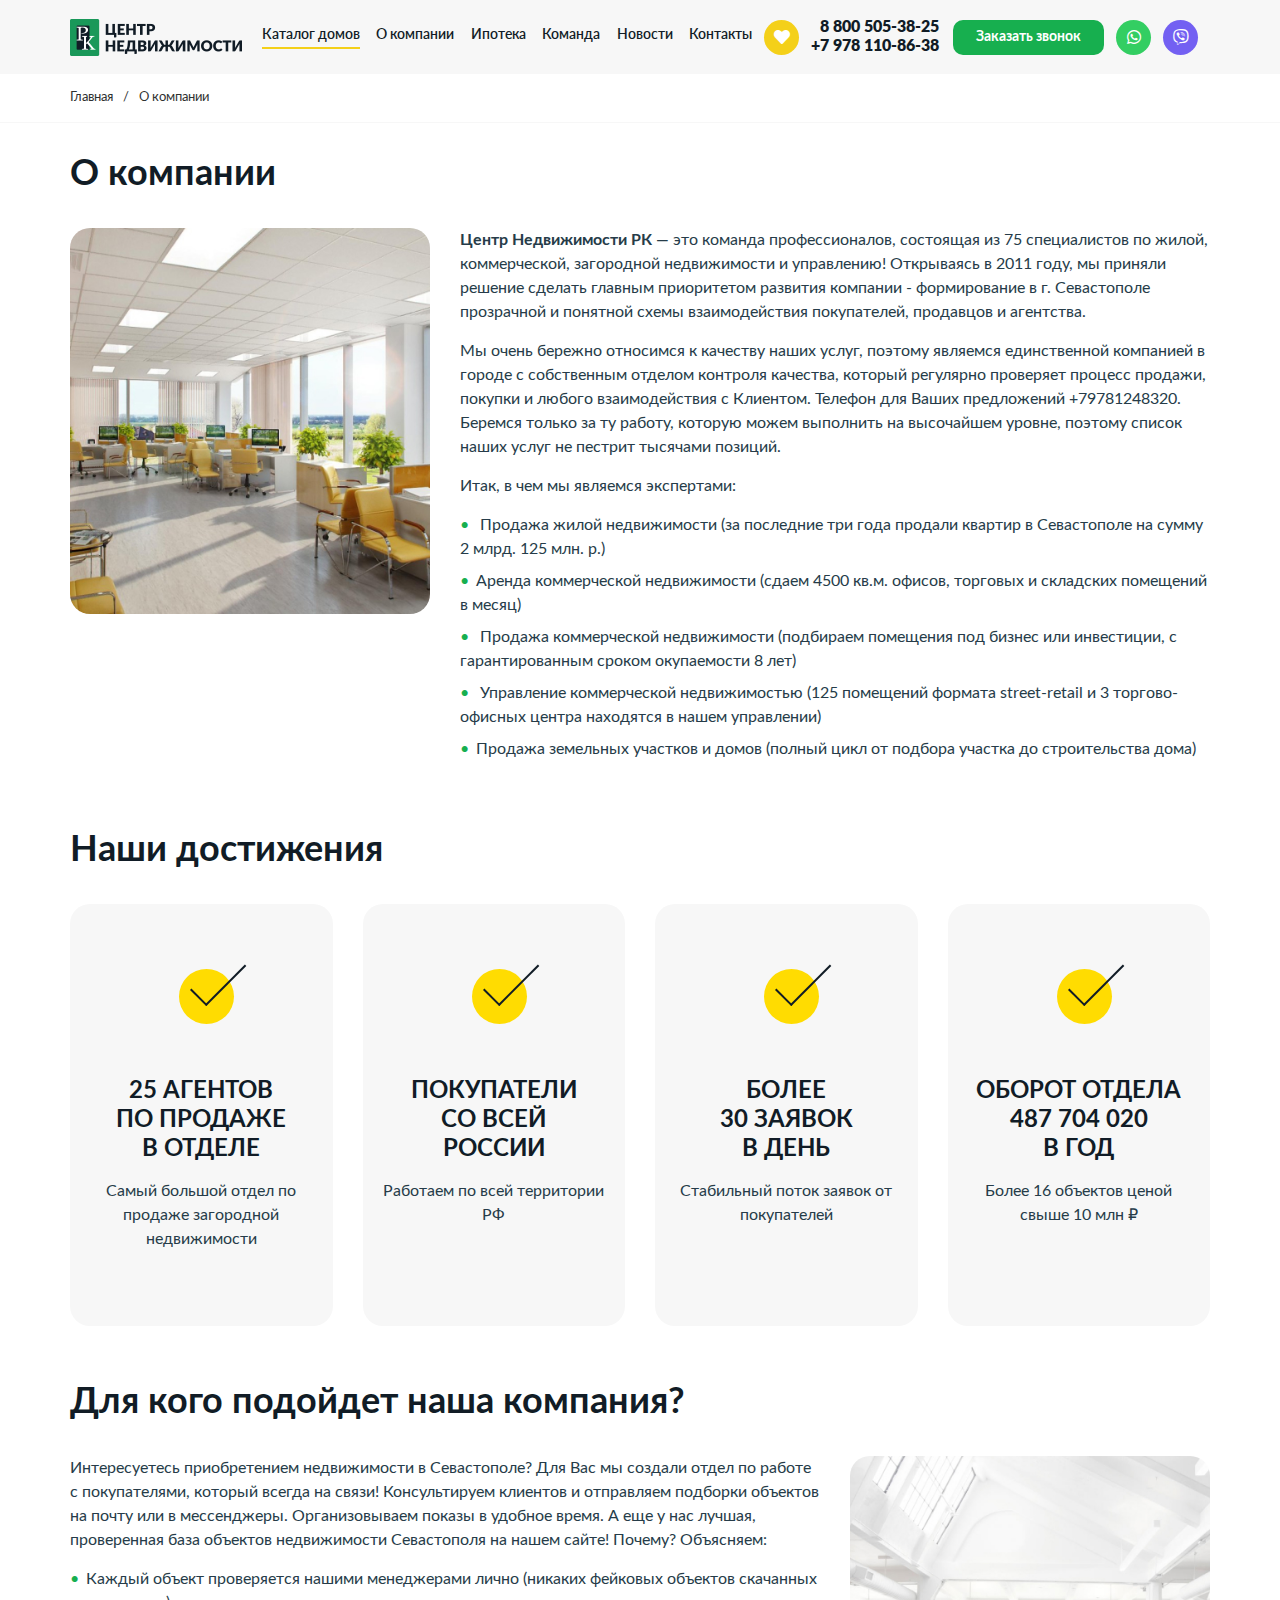
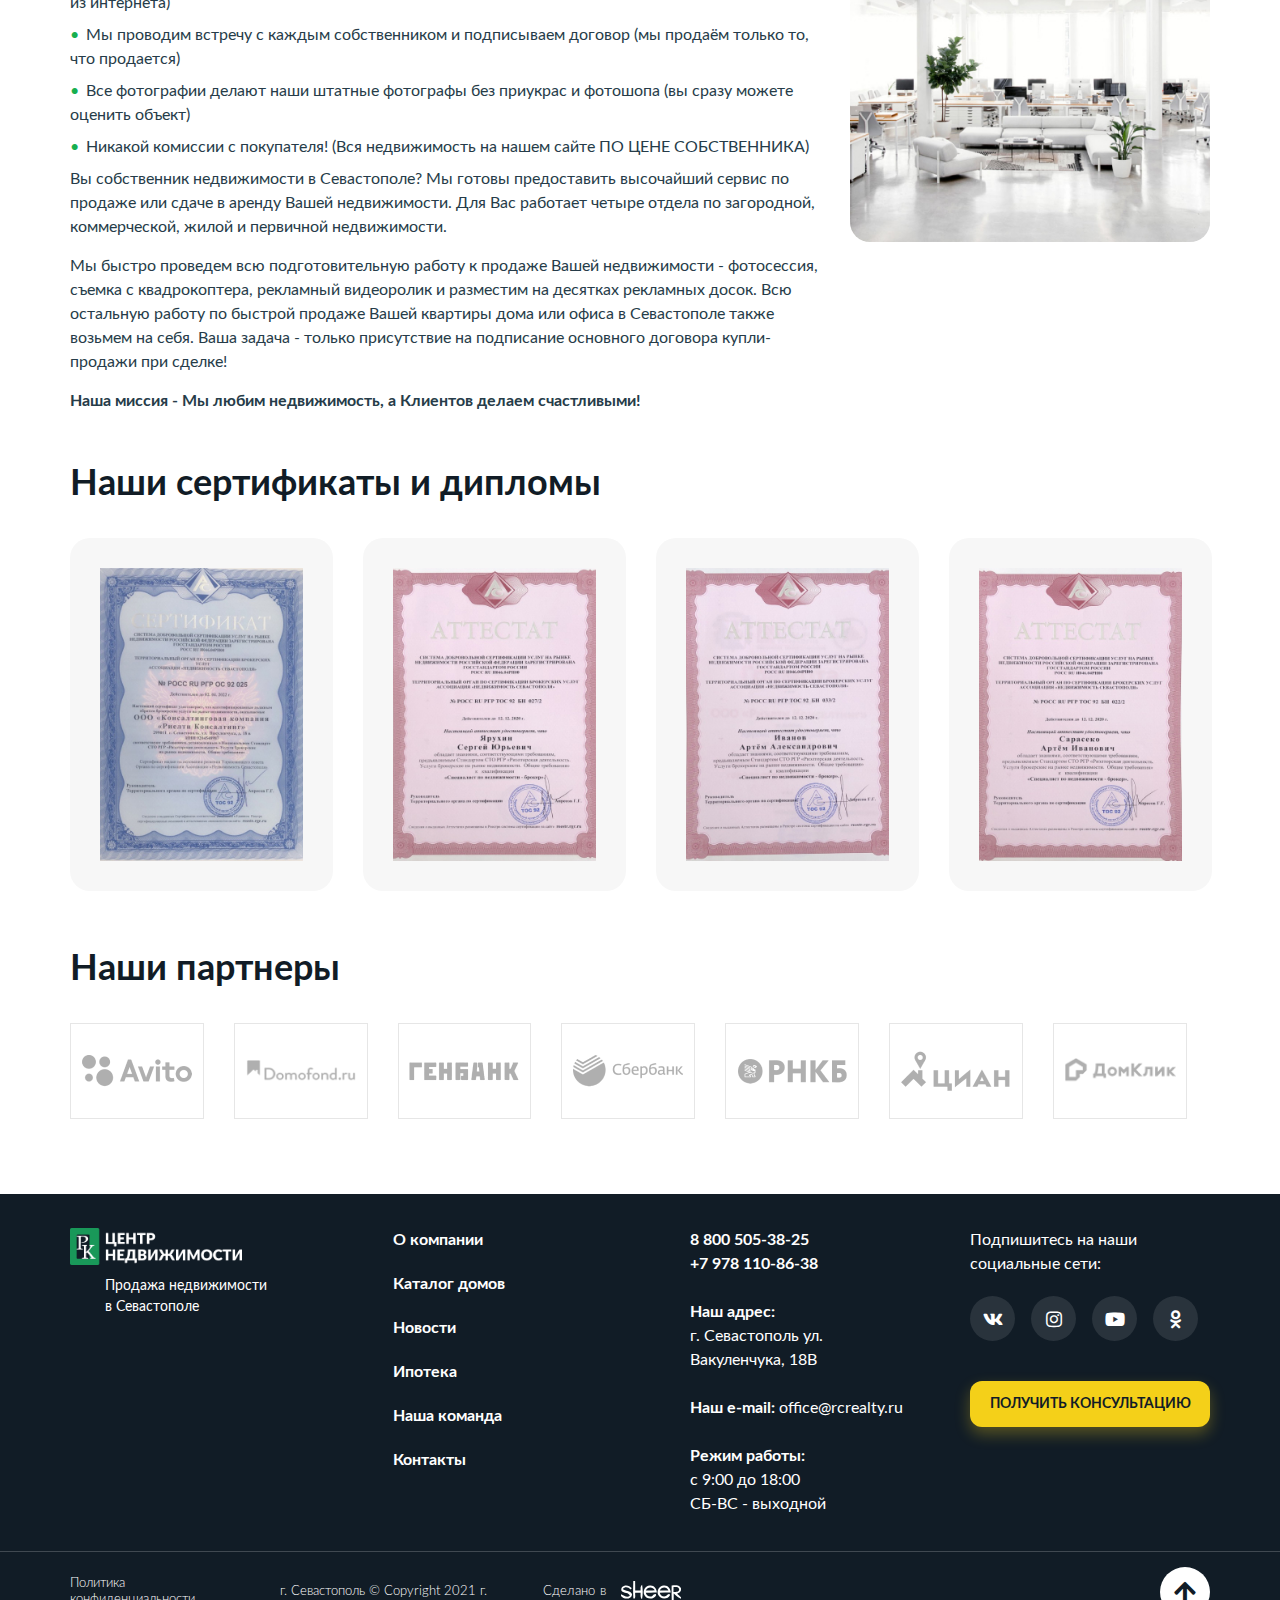
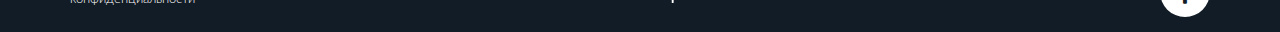
==== about.html @ d56f6073 "Add files via upload" ====
<!DOCTYPE html>
<!--[if lt IE 7]><html lang="ru" class="lt-ie9 lt-ie8 lt-ie7"><![endif]-->
<!--[if IE 7]><html lang="ru" class="lt-ie9 lt-ie8"><![endif]-->
<!--[if IE 8]><html lang="ru" class="lt-ie9"><![endif]-->
<!--[if gt IE 8]><!-->
<html lang="ru">
<!--<![endif]-->
<head>
	<meta charset="utf-8" />
	<title>Заголовок</title>
	<meta name="description" content="" />
	<meta http-equiv="X-UA-Compatible" content="IE=edge" />
	<meta name="viewport" content="width=device-width, initial-scale=1.0" /> 
	<link rel="shortcut icon" href="favicon.png" />
	<link rel="stylesheet" href="libs/bootstrap/bootstrap-grid.css" />
	<link rel="stylesheet" href="libs/fontawesome-free-5.12.0-web/css/all.min.css" />
	<link rel="stylesheet" href="libs/ion.rangeSlider-master/css/ion.rangeSlider.min.css" />
	<link rel="stylesheet" href="libs/fancybox/jquery.fancybox.css" />
	<link rel="stylesheet" href="libs/slick-1.5.9/slick/slick.css" />
	<link rel="stylesheet" href="libs/slick-1.5.9/slick/slick-theme.css" />
	<link rel="stylesheet" href="css/fonts.css?ver=1.2" />
	<link rel="stylesheet" href="css/main.css?ver=1.12" />
	<link rel="stylesheet" href="css/media.css?ver=1.12" />
</head>
<body>

	<div class="wrapper wrapper_page">

		<header class="header header_page default">
			<div class="container"> 
				<div class="header__line">
					<a href="#" class="logo">
						<img src="img/logo.png" alt="alt">
					</a>
					<ul class="menu">
						<li class="active"><a href="#">Каталог домов</a></li>
						<li><a href="#">О компании</a></li>
						<li><a href="#">Ипотека</a></li>
						<li><a href="#">Команда</a></li>
						<li><a href="#">Новости</a></li>
						<li><a href="#">Контакты</a></li>
					</ul>
					<div class="header__right">
						<ul class="list-social">
							<li><a href="#" class="list-social__like"><i class="fas fa-heart"></i></a></li>
						</ul>
						<ul class="list-phones">
							<li><a href="tel:+88005053825">8 800 505-38-25</a></li>
							<li><a href="tel:+79781108638">+7 978 110-86-38</a></li>
						</ul>
						<a href="#callback" class="btn-main btn-main_page fancybox">Заказать звонок</a>
						<ul class="list-social">
							<li><a href="#" class="list-social__whatsapp"><i class="fab fa-whatsapp"></i></a></li>
							<li><a href="#" class="list-social__viber"><i class="fab fa-viber"></i></a></li>
						</ul>
						<a href="tel:+79781108638" class="btn-phone"><i class="fas fa-phone"></i></a>
						<span class="btn_nav">
							<span class='sandwich'>
								<span class='sw-topper'></span>
								<span class='sw-bottom'></span>
								<span class='sw-footer'></span>
							</span>
						</span>
					</div>
				</div>
			</div>
			<div class="mobile-menu">
				<ul class="menu">
					<li class="active"><a href="#">Каталог домов</a></li>
					<li><a href="#">О компании</a></li>
					<li><a href="#">Ипотека</a></li>
					<li><a href="#">Команда</a></li>
					<li><a href="#">Новости</a></li>
					<li><a href="#">Контакты</a></li>
				</ul>
				<ul class="list-phones">
					<li><a href="tel:+88005053825">8 800 505-38-25</a></li>
					<li><a href="tel:+79781108638">+7 978 110-86-38</a></li>
				</ul>
				<ul class="list-social">
					<li><a href="#" class="list-social__like"><i class="fas fa-heart"></i></a></li>
					<li><a href="#" class="list-social__whatsapp"><i class="fab fa-whatsapp"></i></a></li>
					<li><a href="#" class="list-social__viber"><i class="fab fa-viber"></i></a></li>
				</ul>
				<a href="#callback" class="btn-main btn-main_page fancybox">Заказать звонок</a>
			</div>
		</header>

		<div class="breadcumbs-wrap">
			<div class="container">
				<ul class="breadcumbs">
					<li><a href="#">Главная</a><span>/</span></li>
					<li>О компании</li>
				</ul>
			</div>
		</div>

		<div class="about">
			<div class="container">
				<div class="title-page">О компании</div>
				<div class="row">
					<div class="col-lg-4">
						<div class="about__image">
							<img src="img/about1.jpg" alt="alt">
						</div>
					</div>
					<div class="col-lg-8">
						<p><strong>Центр Недвижимости РК</strong> — это команда профессионалов, состоящая из 75 специалистов по жилой, коммерческой, загородной недвижимости и управлению! Открываясь в 2011 году, мы приняли решение сделать главным приоритетом развития компании - формирование в г. Севастополе прозрачной и понятной схемы взаимодействия покупателей, продавцов и агентства.</p>
						<p>Мы очень бережно относимся к качеству наших услуг, поэтому являемся единственной компанией в городе с собственным отделом контроля качества, который регулярно проверяет процесс продажи, покупки и любого взаимодействия с Клиентом. Телефон для Ваших предложений +79781248320. Беремся только за ту работу, которую можем выполнить на высочайшем уровне, поэтому список наших услуг не пестрит тысячами позиций.</p>
						<p>Итак, в чем мы являемся экспертами:</p>
						<ul class="list-simple">
							<li> Продажа жилой недвижимости (за последние три года продали квартир в Севастополе на сумму 2 млрд. 125 млн. р.)</li>
							<li>Аренда коммерческой недвижимости (сдаем 4500 кв.м. офисов, торговых и складских помещений в месяц)</li>
							<li> Продажа коммерческой недвижимости (подбираем помещения под бизнес или инвестиции, с гарантированным сроком окупаемости 8 лет)</li>
							<li> Управление коммерческой недвижимостью (125 помещений формата street-retail и 3 торгово-офисных центра находятся в нашем управлении)</li>
							<li>Продажа земельных участков и домов (полный цикл от подбора участка до строительства дома)</li>
						</ul>
					</div>
				</div>
				<div class="title-page title-page_achievements">Наши достижения</div>
				<div class="row row_achievements">
					<div class="col-lg-3 col-md-6">
						<div class="item-achievement">
							<div class="item-achievement__icon">
								<img src="img/ic_achievent.svg" alt="alt">
							</div>
							<div class="item-achievement__title">25 агентов <br>по продаже <br>в отделе</div>
							<p>Самый большой отдел по продаже загородной недвижимости</p>
						</div>
					</div>
					<div class="col-lg-3 col-md-6">
						<div class="item-achievement">
							<div class="item-achievement__icon">
								<img src="img/ic_achievent.svg" alt="alt">
							</div>
							<div class="item-achievement__title">Покупатели <br>со всей <br>россии</div>
							<p>Работаем по всей территории РФ</p>
						</div>
					</div>
					<div class="col-lg-3 col-md-6">
						<div class="item-achievement">
							<div class="item-achievement__icon">
								<img src="img/ic_achievent.svg" alt="alt">
							</div>
							<div class="item-achievement__title">БОЛЕЕ <br>30 ЗАЯВОК <br>В ДЕНЬ</div>
							<p>Стабильный поток заявок от покупателей</p>
						</div>
					</div>
					<div class="col-lg-3 col-md-6">
						<div class="item-achievement">
							<div class="item-achievement__icon">
								<img src="img/ic_achievent.svg" alt="alt">
							</div>
							<div class="item-achievement__title">ОБОРОТ ОТДЕЛА 487 704 020 <br>В ГОД</div>
							<p>Более 16 объектов ценой свыше 10 млн ₽</p>
						</div>
					</div>
				</div>
				<div class="title-page">Для кого подойдет наша компания?</div>
				<div class="row">
					<div class="col-lg-8">
						<p>Интересуетесь приобретением недвижимости в Севастополе? Для Вас мы создали отдел по работе с покупателями, который всегда на связи! Консультируем клиентов и отправляем подборки объектов на почту или в мессенджеры. Организовываем показы в удобное время. А еще у нас лучшая, проверенная база объектов недвижимости Севастополя на нашем сайте! Почему? Объясняем:</p>
						<ul class="list-simple">
							<li>Каждый объект проверяется нашими менеджерами лично (никаких фейковых объектов скачанных из интернета)</li>
							<li>Мы проводим встречу с каждым собственником и подписываем договор (мы продаём только то, что продается)</li>
							<li>Все фотографии делают наши штатные фотографы без приукрас и фотошопа (вы сразу можете оценить объект)</li>
							<li>Никакой комиссии с покупателя! (Вся недвижимость на нашем сайте ПО ЦЕНЕ СОБСТВЕННИКА)</li>
						</ul>
						<p>Вы собственник недвижимости в Севастополе? Мы готовы предоставить высочайший сервис по продаже или сдаче в аренду Вашей недвижимости. Для Вас работает четыре отдела по загородной, коммерческой, жилой и первичной недвижимости.</p>
						<p>Мы быстро проведем всю подготовительную работу к продаже Вашей недвижимости - фотосессия, съемка с квадрокоптера, рекламный видеоролик и разместим на десятках рекламных досок. Всю остальную работу по быстрой продаже Вашей квартиры дома или офиса в Севастополе также возьмем на себя. Ваша задача - только присутствие на подписание основного договора купли-продажи при сделке!</p>
						<p><strong>Наша миссия - Мы любим недвижимость, а Клиентов делаем счастливыми!</strong></p>
					</div>
					<div class="col-lg-4">
						<div class="about__image">
							<img src="img/about2.jpg" alt="alt">
						</div>
					</div>
				</div>
				<div class="title-page title-page_sertificats">Наши сертификаты и дипломы</div>
				<ul class="slider-sertificats">
					<li>
						<a href="img/sert1.jpg" class="item-sertificat fancybox" rel="group1">
							<img src="img/sert1.jpg" alt="alt">
						</a>
					</li>
					<li>
						<a href="img/sert2.jpg" class="item-sertificat fancybox" rel="group1">
							<img src="img/sert2.jpg" alt="alt">
						</a>
					</li>
					<li>
						<a href="img/sert3.jpg" class="item-sertificat fancybox" rel="group1">
							<img src="img/sert3.jpg" alt="alt">
						</a> 
					</li>
					<li>
						<a href="img/sert4.jpg" class="item-sertificat fancybox" rel="group1">
							<img src="img/sert4.jpg" alt="alt">
						</a>
					</li>
				</ul>
			</div>
		</div>

		<div class="partners">
			<div class="container">
				<div class="title-page">Наши партнеры</div>
				<div class="partners-wrap">
					<div class="partners-wrap__item">
						<div class="item-partner">
							<img src="img/partner1_1.png" alt="alt">
							<div class="item-partner__hover">
								<img src="img/partner1.png" alt="alt">
							</div>
						</div>
					</div>
					<div class="partners-wrap__item">
						<div class="item-partner">
							<img src="img/partner2_1.png" alt="alt">
							<div class="item-partner__hover">
								<img src="img/partner2.png" alt="alt">
							</div>
						</div>
					</div>
					<div class="partners-wrap__item">
						<div class="item-partner">
							<img src="img/partner3_1.png" alt="alt">
							<div class="item-partner__hover">
								<img src="img/partner3.png" alt="alt">
							</div>
						</div>
					</div>
					<div class="partners-wrap__item">
						<div class="item-partner">
							<img src="img/partner4_1.png" alt="alt">
							<div class="item-partner__hover">
								<img src="img/partner4.png" alt="alt">
							</div>
						</div>
					</div>
					<div class="partners-wrap__item">
						<div class="item-partner">
							<img src="img/partner5_1.png" alt="alt">
							<div class="item-partner__hover">
								<img src="img/partner5.png" alt="alt">
							</div>
						</div>
					</div>
					<div class="partners-wrap__item">
						<div class="item-partner">
							<img src="img/partner6_1.png" alt="alt">
							<div class="item-partner__hover">
								<img src="img/partner6.png" alt="alt">
							</div>
						</div>
					</div>
					<div class="partners-wrap__item">
						<div class="item-partner">
							<img src="img/partner7_1.png" alt="alt">
							<div class="item-partner__hover">
								<img src="img/partner7.png" alt="alt">
							</div>
						</div>
					</div>
				</div>
			</div>
		</div>

		<footer class="footer">
			<div class="container">
				<div class="row">
					<div class="col-lg-3 col-md-6">
						<div class="footer__logo">
							<a href="#" class="logo">
								<img src="img/logo2.png" alt="alt">
							</a>
							<div class="logo-descr">Продажа недвижимости в Севастополе</div>
						</div>
					</div>
					<div class="col-lg-3 col-md-6">
						<div class="footer__title">Компания <i class="fal fa-plus"></i></div>
						<div class="footer__content">
							<ul class="list-footer">
								<li><a href="#">О компании</a></li>
								<li><a href="#">Каталог домов</a></li>
								<li><a href="#">Новости</a></li>
								<li><a href="#">Ипотека</a></li>
								<li><a href="#">Наша команда</a></li>
								<li><a href="#">Контакты</a></li> 
							</ul>
						</div>
					</div>
					<div class="col-lg-3 col-md-6 footer__contacts">
						<div class="footer__title">Контакты <i class="fal fa-plus"></i></div>
						<div class="footer__content">
							<ul class="list-phones">
								<li><a href="tel:+88005053825">8 800 505-38-25</a></li>
								<li><a href="tel:+79781108638">+7 978 110-86-38</a></li>
							</ul>
							<br>
							<p><strong>Наш адрес:</strong></p>
							<p>г. Севастополь ул. Вакуленчука, 18В</p>
							<br>
							<p><strong>Наш e-mail:</strong> <a href="mailto:office@rcrealty.ru">office@rcrealty.ru</a></p>
							<br>
							<p><strong>Режим работы:</strong></p>
							<p>с 9:00 до 18:00</p>
							<p>СБ-ВС - выходной</p>
						</div>
					</div>
					<div class="col-lg-3 col-md-6">
						<div class="footer__title">Cоциальные сети <i class="fal fa-plus"></i></div>
						<div class="footer__content">
							<div class="footer__right">
								<p>Подпишитесь на наши социальные сети:</p>
								<ul class="social-list">
									<li><a href="#"><i class="fab fa-vk"></i></a></li>
									<li><a href="#"><i class="fab fa-instagram"></i></a></li>
									<li><a href="#"><i class="fab fa-youtube"></i></a></li>
									<li><a href="#"><i class="fab fa-odnoklassniki"></i></a></li>
								</ul>
								<a href="#callback" class="btn-main fancybox">Получить консультацию</a>
							</div>
						</div>
					</div>
				</div>
			</div>
			<div class="footer__bottom">
				<div class="container">
					<div class="row align-items-center">
						<div class="col-lg-2 col-sm-6">
							<a href="#">Политика конфиденциальности</a>
						</div>
						<div class="col-lg-3 col-sm-6 col_copyright">
							<p>г. Севастополь © Copyright 2021 г.</p>
						</div>
						<div class="col-lg-3 col-sm-6 col_pl">
							<div class="create">Сделано в <img src="img/copy.svg" alt="alt"></div>
						</div>
						<div class="col-lg-4 col-sm-6 align_right">
							<a href="#" class="btn_top default"><i class="fa fa-arrow-up"></i></a>
						</div>
					</div>
				</div>
			</div>
		</footer>
		
	</div>

	<!--[if lt IE 9]>
	<script src="libs/html5shiv/es5-shim.min.js"></script>
	<script src="libs/html5shiv/html5shiv.min.js"></script>
	<script src="libs/html5shiv/html5shiv-printshiv.min.js"></script>
	<script src="libs/respond/respond.min.js"></script>
<![endif]-->
<script src="libs/jquery/jquery-1.11.1.min.js"></script>
<script src="libs/jquery-mousewheel/jquery.mousewheel.min.js"></script>
<script src="libs/fancybox/jquery.fancybox.pack.js"></script>
<script src="libs/slick-1.5.9/slick/slick.min.js"></script>
<script src="libs/scroll2id/PageScroll2id.min.js"></script>
<script src="libs/ion.rangeSlider-master/js/ion.rangeSlider.min.js"></script>
<script src="libs/mask/jquery.maskedinput.js"></script>
<script src="libs/jQueryFormStyler-master/jquery.formstyler.min.js"></script>
<script src="js/common.js?ver=1.7"></script>
<!-- Yandex.Metrika counter --><!-- /Yandex.Metrika counter -->
<!-- Google Analytics counter --><!-- /Google Analytics counter -->
</body>
</html>
---- libs/ion.rangeSlider-master/css/ion.rangeSlider.min.css ----
/*!Ion.RangeSlider, 2.3.1, © Denis Ineshin, 2010 - 2019, IonDen.com, Build date: 2019-12-19 16:51:02*/.irs{position:relative;display:block;-webkit-touch-callout:none;-webkit-user-select:none;-khtml-user-select:none;-moz-user-select:none;-ms-user-select:none;user-select:none;font-size:12px;font-family:Arial,sans-serif}.irs-line{position:relative;display:block;overflow:hidden;outline:none !important}.irs-bar{position:absolute;display:block;left:0;width:0}.irs-shadow{position:absolute;display:none;left:0;width:0}.irs-handle{position:absolute;display:block;box-sizing:border-box;cursor:default;z-index:1}.irs-handle.type_last{z-index:2}.irs-min,.irs-max{position:absolute;display:block;cursor:default}.irs-min{left:0}.irs-max{right:0}.irs-from,.irs-to,.irs-single{position:absolute;display:block;top:0;left:0;cursor:default;white-space:nowrap}.irs-grid{position:absolute;display:none;bottom:0;left:0;width:100%;height:20px}.irs-with-grid .irs-grid{display:block}.irs-grid-pol{position:absolute;top:0;left:0;width:1px;height:8px;background:#000}.irs-grid-pol.small{height:4px}.irs-grid-text{position:absolute;bottom:0;left:0;white-space:nowrap;text-align:center;font-size:9px;line-height:9px;padding:0 3px;color:#000}.irs-disable-mask{position:absolute;display:block;top:0;left:-1%;width:102%;height:100%;cursor:default;background:rgba(0,0,0,0);z-index:2}.lt-ie9 .irs-disable-mask{background:#000;filter:alpha(opacity=0);cursor:not-allowed}.irs-disabled{opacity:.4}.irs-hidden-input{position:absolute !important;display:block !important;top:0 !important;left:0 !important;width:0 !important;height:0 !important;font-size:0 !important;line-height:0 !important;padding:0 !important;margin:0 !important;overflow:hidden;outline:none !important;z-index:-9999 !important;background:none !important;border-style:solid !important;border-color:transparent !important}.irs--flat{height:40px}.irs--flat.irs-with-grid{height:60px}.irs--flat .irs-line{top:25px;height:12px;background-color:#e1e4e9;border-radius:4px}.irs--flat .irs-bar{top:25px;height:12px;background-color:#ed5565}.irs--flat .irs-bar--single{border-radius:4px 0 0 4px}.irs--flat .irs-shadow{height:1px;bottom:16px;background-color:#e1e4e9}.irs--flat .irs-handle{top:22px;width:16px;height:18px;background-color:transparent}.irs--flat .irs-handle>i:first-child{position:absolute;display:block;top:0;left:50%;width:2px;height:100%;margin-left:-1px;background-color:#da4453}.irs--flat .irs-handle.state_hover>i:first-child,.irs--flat .irs-handle:hover>i:first-child{background-color:#a43540}.irs--flat .irs-min,.irs--flat .irs-max{top:0;padding:1px 3px;color:#999;font-size:10px;line-height:1.333;text-shadow:none;background-color:#e1e4e9;border-radius:4px}.irs--flat .irs-from,.irs--flat .irs-to,.irs--flat .irs-single{color:white;font-size:10px;line-height:1.333;text-shadow:none;padding:1px 5px;background-color:#ed5565;border-radius:4px}.irs--flat .irs-from:before,.irs--flat .irs-to:before,.irs--flat .irs-single:before{position:absolute;display:block;content:"";bottom:-6px;left:50%;width:0;height:0;margin-left:-3px;overflow:hidden;border:3px solid transparent;border-top-color:#ed5565}.irs--flat .irs-grid-pol{background-color:#e1e4e9}.irs--flat .irs-grid-text{color:#999}.irs--big{height:55px}.irs--big.irs-with-grid{height:70px}.irs--big .irs-line{top:33px;height:12px;background-color:white;background:linear-gradient(to bottom, #ddd -50%, white 150%);border:1px solid #ccc;border-radius:12px}.irs--big .irs-bar{top:33px;height:12px;background-color:#92bce0;border:1px solid #428bca;background:linear-gradient(to bottom, #ffffff 0%, #428bca 30%, #b9d4ec 100%);box-shadow:inset 0 0 1px 1px rgba(255,255,255,0.5)}.irs--big .irs-bar--single{border-radius:12px 0 0 12px}.irs--big .irs-shadow{height:1px;bottom:16px;background-color:rgba(66,139,202,0.5)}.irs--big .irs-handle{top:25px;width:30px;height:30px;border:1px solid rgba(0,0,0,0.3);background-color:#cbcfd5;background:linear-gradient(to bottom, white 0%, #B4B9BE 30%, white 100%);box-shadow:1px 1px 2px rgba(0,0,0,0.2),inset 0 0 3px 1px white;border-radius:30px}.irs--big .irs-handle.state_hover,.irs--big .irs-handle:hover{border-color:rgba(0,0,0,0.45);background-color:#939ba7;background:linear-gradient(to bottom, white 0%, #919BA5 30%, white 100%)}.irs--big .irs-min,.irs--big .irs-max{top:0;padding:1px 5px;color:white;text-shadow:none;background-color:#9f9f9f;border-radius:3px}.irs--big .irs-from,.irs--big .irs-to,.irs--big .irs-single{color:white;text-shadow:none;padding:1px 5px;background-color:#428bca;background:linear-gradient(to bottom, #428bca 0%, #3071a9 100%);border-radius:3px}.irs--big .irs-grid-pol{background-color:#428bca}.irs--big .irs-grid-text{color:#428bca}.irs--modern{height:55px}.irs--modern.irs-with-grid{height:55px}.irs--modern .irs-line{top:25px;height:5px;background-color:#d1d6e0;background:linear-gradient(to bottom, #e0e4ea 0%, #d1d6e0 100%);border:1px solid #a3adc1;border-bottom-width:0;border-radius:5px}.irs--modern .irs-bar{top:25px;height:5px;background:#20b426;background:linear-gradient(to bottom, #20b426 0%, #18891d 100%)}.irs--modern .irs-bar--single{border-radius:5px 0 0 5px}.irs--modern .irs-shadow{height:1px;bottom:21px;background-color:rgba(209,214,224,0.5)}.irs--modern .irs-handle{top:37px;width:12px;height:13px;border:1px solid #a3adc1;border-top-width:0;box-shadow:1px 1px 1px rgba(0,0,0,0.1);border-radius:0 0 3px 3px}.irs--modern .irs-handle>i:nth-child(1){position:absolute;display:block;top:-4px;left:1px;width:6px;height:6px;border:1px solid #a3adc1;background:white;transform:rotate(45deg)}.irs--modern .irs-handle>i:nth-child(2){position:absolute;display:block;box-sizing:border-box;top:0;left:0;width:10px;height:12px;background:#e9e6e6;background:linear-gradient(to bottom, white 0%, #e9e6e6 100%);border-radius:0 0 3px 3px}.irs--modern .irs-handle>i:nth-child(3){position:absolute;display:block;box-sizing:border-box;top:3px;left:3px;width:4px;height:5px;border-left:1px solid #a3adc1;border-right:1px solid #a3adc1}.irs--modern .irs-handle.state_hover,.irs--modern .irs-handle:hover{border-color:#7685a2;background:#c3c7cd;background:linear-gradient(to bottom, #ffffff 0%, #919ba5 30%, #ffffff 100%)}.irs--modern .irs-handle.state_hover>i:nth-child(1),.irs--modern .irs-handle:hover>i:nth-child(1){border-color:#7685a2}.irs--modern .irs-handle.state_hover>i:nth-child(3),.irs--modern .irs-handle:hover>i:nth-child(3){border-color:#48536a}.irs--modern .irs-min,.irs--modern .irs-max{top:0;font-size:10px;line-height:1.333;text-shadow:none;padding:1px 5px;color:white;background-color:#d1d6e0;border-radius:5px}.irs--modern .irs-from,.irs--modern .irs-to,.irs--modern .irs-single{font-size:10px;line-height:1.333;text-shadow:none;padding:1px 5px;background-color:#20b426;color:white;border-radius:5px}.irs--modern .irs-from:before,.irs--modern .irs-to:before,.irs--modern .irs-single:before{position:absolute;display:block;content:"";bottom:-6px;left:50%;width:0;height:0;margin-left:-3px;overflow:hidden;border:3px solid transparent;border-top-color:#20b426}.irs--modern .irs-grid{height:25px}.irs--modern .irs-grid-pol{background-color:#dedede}.irs--modern .irs-grid-text{color:silver;font-size:13px}.irs--sharp{height:50px;font-size:12px;line-height:1}.irs--sharp.irs-with-grid{height:57px}.irs--sharp .irs-line{top:30px;height:2px;background-color:black;border-radius:2px}.irs--sharp .irs-bar{top:30px;height:2px;background-color:#ee22fa}.irs--sharp .irs-bar--single{border-radius:2px 0 0 2px}.irs--sharp .irs-shadow{height:1px;bottom:21px;background-color:rgba(0,0,0,0.5)}.irs--sharp .irs-handle{top:25px;width:10px;height:10px;background-color:#a804b2}.irs--sharp .irs-handle>i:first-child{position:absolute;display:block;top:100%;left:0;width:0;height:0;border:5px solid transparent;border-top-color:#a804b2}.irs--sharp .irs-handle.state_hover,.irs--sharp .irs-handle:hover{background-color:black}.irs--sharp .irs-handle.state_hover>i:first-child,.irs--sharp .irs-handle:hover>i:first-child{border-top-color:black}.irs--sharp .irs-min,.irs--sharp .irs-max{color:white;font-size:14px;line-height:1;top:0;padding:3px 4px;opacity:.4;background-color:#a804b2;border-radius:2px}.irs--sharp .irs-from,.irs--sharp .irs-to,.irs--sharp .irs-single{font-size:14px;line-height:1;text-shadow:none;padding:3px 4px;background-color:#a804b2;color:white;border-radius:2px}.irs--sharp .irs-from:before,.irs--sharp .irs-to:before,.irs--sharp .irs-single:before{position:absolute;display:block;content:"";bottom:-6px;left:50%;width:0;height:0;margin-left:-3px;overflow:hidden;border:3px solid transparent;border-top-color:#a804b2}.irs--sharp .irs-grid{height:25px}.irs--sharp .irs-grid-pol{background-color:#dedede}.irs--sharp .irs-grid-text{color:silver;font-size:13px}.irs--round{height:50px}.irs--round.irs-with-grid{height:65px}.irs--round .irs-line{top:36px;height:4px;background-color:#dee4ec;border-radius:4px}.irs--round .irs-bar{top:36px;height:4px;background-color:#006cfa}.irs--round .irs-bar--single{border-radius:4px 0 0 4px}.irs--round .irs-shadow{height:4px;bottom:21px;background-color:rgba(222,228,236,0.5)}.irs--round .irs-handle{top:26px;width:24px;height:24px;border:4px solid #006cfa;background-color:white;border-radius:24px;box-shadow:0 1px 3px rgba(0,0,255,0.3)}.irs--round .irs-handle.state_hover,.irs--round .irs-handle:hover{background-color:#f0f6ff}.irs--round .irs-min,.irs--round .irs-max{color:#333;font-size:14px;line-height:1;top:0;padding:3px 5px;background-color:rgba(0,0,0,0.1);border-radius:4px}.irs--round .irs-from,.irs--round .irs-to,.irs--round .irs-single{font-size:14px;line-height:1;text-shadow:none;padding:3px 5px;background-color:#006cfa;color:white;border-radius:4px}.irs--round .irs-from:before,.irs--round .irs-to:before,.irs--round .irs-single:before{position:absolute;display:block;content:"";bottom:-6px;left:50%;width:0;height:0;margin-left:-3px;overflow:hidden;border:3px solid transparent;border-top-color:#006cfa}.irs--round .irs-grid{height:25px}.irs--round .irs-grid-pol{background-color:#dedede}.irs--round .irs-grid-text{color:silver;font-size:13px}.irs--square{height:50px}.irs--square.irs-with-grid{height:60px}.irs--square .irs-line{top:31px;height:4px;background-color:#dedede}.irs--square .irs-bar{top:31px;height:4px;background-color:black}.irs--square .irs-shadow{height:2px;bottom:21px;background-color:#dedede}.irs--square .irs-handle{top:25px;width:16px;height:16px;border:3px solid black;background-color:white;-webkit-transform:rotate(45deg);-ms-transform:rotate(45deg);transform:rotate(45deg)}.irs--square .irs-handle.state_hover,.irs--square .irs-handle:hover{background-color:#f0f6ff}.irs--square .irs-min,.irs--square .irs-max{color:#333;font-size:14px;line-height:1;top:0;padding:3px 5px;background-color:rgba(0,0,0,0.1)}.irs--square .irs-from,.irs--square .irs-to,.irs--square .irs-single{font-size:14px;line-height:1;text-shadow:none;padding:3px 5px;background-color:black;color:white}.irs--square .irs-grid{height:25px}.irs--square .irs-grid-pol{background-color:#dedede}.irs--square .irs-grid-text{color:silver;font-size:11px}
---- css/fonts.css ----
@font-face {
	font-family: 'Lato';
	src: url('../fonts/Lato-Light.eot');
	src: url('../fonts/Lato-Light.eot?#iefix') format('embedded-opentype'),
	url('../fonts/Lato-Light.woff') format('woff'),
	url('../fonts/Lato-Light.ttf') format('truetype');
	font-weight: 300;
	font-style: normal;
}
@font-face {
	font-family: 'Lato';
	src: url('../fonts/Lato-Regular.eot');
	src: url('../fonts/Lato-Regular.eot?#iefix') format('embedded-opentype'),
	url('../fonts/Lato-Regular.woff') format('woff'),
	url('../fonts/Lato-Regular.ttf') format('truetype');
	font-weight: normal;
	font-style: normal;
}
@font-face {
	font-family: 'Lato';
	src: url('../fonts/Lato-Medium.eot');
	src: url('../fonts/Lato-Medium.eot?#iefix') format('embedded-opentype'),
	url('../fonts/Lato-Medium.woff') format('woff'),
	url('../fonts/Lato-Medium.ttf') format('truetype');
	font-weight: 500;
	font-style: normal;
}
@font-face {
	font-family: 'Lato';
	src: local('Lato Semi Bold'), local('Lato-Semi-Bold'),
	url('../fonts/Lato-Semibold.woff2') format('woff2'),
	url('../fonts/Lato-Semibold.woff') format('woff'),
	url('../fonts/Lato-Semibold.ttf') format('truetype');
	font-weight: 600;
	font-style: normal;
}
@font-face {
	font-family: 'Lato';
	src: url('../fonts/Lato-Bold.eot');
	src: url('../fonts/Lato-Bold.eot?#iefix') format('embedded-opentype'),
	url('../fonts/Lato-Bold.woff') format('woff'),
	url('../fonts/Lato-Bold.ttf') format('truetype');
	font-weight: 700;
	font-style: normal;
}
@font-face {
	font-family: 'Lato';
	src: url('../fonts/Lato-Black.eot');
	src: url('../fonts/Lato-Black.eot?#iefix') format('embedded-opentype'),
	url('../fonts/Lato-Black.woff') format('woff'),
	url('../fonts/Lato-Black.ttf') format('truetype');
	font-weight: 900;
	font-style: normal;
}
@font-face {
	font-family: 'FF Nort';
	src: local('FF Nort Regular'), local('FF-Nort-Regular'),
	url('../fonts/FFNort-Regular.woff2') format('woff2'),
	url('../fonts/FFNort-Regular.woff') format('woff'),
	url('../fonts/FFNort-Regular.ttf') format('truetype');
	font-weight: normal;
	font-style: normal;
}
---- css/main.css ----
*::-webkit-input-placeholder {
	color: #666;
	opacity: 1;
}
*:-moz-placeholder {
	color: #666;
	opacity: 1;
}
*::-moz-placeholder {
	color: #666;
	opacity: 1;
}
*:-ms-input-placeholder {
	color: #666;
	opacity: 1;
}

body input:focus:required:invalid, 
body textarea:focus:required:invalid {
	
}
body input:required:valid,
body textarea:required:valid { 

}
body {  
	font-family: 'Lato', sans-serif;
	font-size: 16px;
	overflow-x: hidden;
	margin: 0;
	color: #111c26;
	background-color: #fff;  
} 
button { 
	cursor: pointer;
}
h1,h2,h3,h4,h5,h6 {
	padding: 0;
	margin: 0;
	font-weight: normal;
}
.wrapper {

}
a {
	text-decoration: none;
	outline: none;
}
* {
	outline: none !important;
}
ul {
	padding: 0;
	margin: 0;
}
ul li {
	list-style-type: none;
	outline: none;
}
img {
	outline: none;
	display: block;
}
p {
	padding: 0;
	margin: 0;
}


.header {
	padding: 18px 0;
	position: absolute;
	top: 0;
	left: 0;
	width: 100%;
	z-index: 100;
}
.logo {
	display: inline-block;
}
.logo img {
	width: 172px;
	max-width: 100%;
}
.header__line {
	display: flex;
	align-items: center;
	position: relative;
}
.menu {
	font-weight: 600;
	max-width: 673px;
	margin: 0 auto;
	justify-content: space-between;
	display: flex;
	align-items: center;
	flex: 1;
}
.menu a {
	padding-bottom: 5px;
	display: inline-block;
	transition: all 0.3s;
	border-bottom: 2px transparent solid;
	color: #111c26;
}
.menu a:hover,
.menu .active a {
	border-color: #f4d019;
}
.header__right {
	display: flex;
	align-items: center;
	text-align: right;
}
.list-phones {
	margin-right: 14px;
	font-weight: 900;
}
.list-phones a {
	color: #111c26;
	transition: all 0.3s;
}
.btn-main {
	height: 46px;
	min-width: 149px;
	padding: 0 23px;
	font-size: 14px;
	font-weight: 700;
	text-transform: uppercase;
	color: #111c26 !important;
	display: inline-flex;
	align-items: center;
	justify-content: center;
	text-align: center;
	background-color: #f4d019;
	box-shadow: 0px 7px 15px 0px rgba(244,208,25,0.3);
	border-radius: 12px;
	font-family: 'Lato';
	transition: all 0.3s;
	border: none;
}
.btn-main:hover {
	background-color: #dfbb04;
}
.btn-main_page {
	min-width: 133px;
	height: 35px;
	background-color: #17af4f;
	border-radius: 10px;
	box-shadow: none;
	color: #fff !important;
	text-transform: none;
}
.btn-main_page:hover {
	background-color: #097c34;
}
.title-big {
	font-size: 65px;
	line-height: 1.2;
	font-weight: 900;
}
.billbord {
	padding-top: 160px;
	min-height: 799px;
	background-image: url(../img/bg_billbord.jpg);
	background-repeat: no-repeat;
	background-color: #f7f7f7;
	background-position: center;
	background-size: cover;
}
.item-billbord {
	display: flex;
	margin-top: 48px;
	align-items: center;
	font-size: 18px;
	line-height: 24px;
	font-weight: 500;
	color: #2f3130;
}
.item-billbord p {
	max-width: 228px;
}
.item-billbord__icon {
	width: 48px;
	height: 48px;
	background-color: #d2f0e2;
	margin-right: 15px;
	border-radius: 50%;
	display: flex;
	align-items: center;
	justify-content: center;
	flex: none;
}
.item-billbord__icon img {
	max-width: 100%;
	max-height: 100%;
}
.block-calculator {
	padding: 30px 35px;
	background-color: #ffffff;
	box-shadow: 0px 10px 37px 0px rgba(190,191,191,0.2);
	border-radius: 20px;
}
.item-calculator__title {
	line-height: 26px;
	padding-bottom: 9px;
	font-weight: 700;
	color: #2f3130;
}
.billbord .block-calculator {
	margin-top: 55px;
	max-width: 764px;
}
.range-controls {
	height: 46px;
	background-color: #f7f7f7;
	border-radius: 6px 6px 0px 0px;
	display: flex;
}
.range-controls input {
	width: 50%;
	height: 100%;
	font-size: 14px;
	line-height: 26px;
	font-weight: 400;
	font-family: 'Lato';
	text-align: center;
	color: #666666;
	background-color: transparent;
	border: none;
}
.range-controls input:first-child {
	border-right: 1px solid #fff;
}
.range-catalog {
	max-width: 250px;
}
.irs--flat .irs-from, .irs--flat .irs-to, .irs--flat .irs-single,
.irs--flat .irs-min, .irs--flat .irs-max {
	display: none;
}
.irs--flat .irs-line,
.irs--flat .irs-bar {
	top: 0;
	height: 2px;
}
.irs--flat {
	height: 2px;
}
.irs--flat .irs-line {
	background-color: rgba(23,175,79,0.3);
}
.irs--flat .irs-bar {
	background-color: #1b9958;
}
.irs--flat .irs-handle {
	top: -5px;
	width: 12px;
	height: 12px;
	cursor: pointer;
	background-color: #17af4f;
	box-shadow: 0px 3px 5px 0px rgba(23,175,79,0.5);
	border-radius: 50%;
}
.irs--flat .irs-handle i {
	display: none !important;
}
.block-calculator__line {
	display: flex;
	align-items: flex-end;
	margin: 0 -10px;
}
.item-calculator {
	padding: 0 10px;
}
sup {
	font-size: 10px;
}
.list-social {
	margin-top: 39px;
	position: absolute;
	top: 100%;
	right: 0;
}
.list-social a {
	width: 35px;
	height: 35px;
	background-color: #f4d019;
	display: flex;
	align-items: center;
	justify-content: center;
	border-radius: 50%;
	color: #fff;
	margin-bottom: 8px;
	transition: all 0.3s;
}
.list-social a:hover {
	box-shadow: 0 4px 10px rgba(255, 255, 255, 0.6);
}
.list-social a.list-social__whatsapp {
	background-color: #33ce62;
}
.list-social a.list-social__viber {
	background-color: #7360f2;
}
.catalog {
	padding: 105px 0;
}
.block-calculator_catalog {
	padding: 28px 30px;
	margin-bottom: 14px;
	background-color: #f7f7f7;
	border-radius: 20px;
	box-shadow: none;
}
.block-calculator_catalog .range-controls {
	background-color: #fff;
}
.block-calculator_catalog .range-controls input:first-child {
	border-right-color: #f7f7f7;
}
select {
	opacity: 0;
}
.item-calculator .jq-selectbox__select-text {
	height: 47px;
	padding-left: 15px;
	padding-right: 25px;
	background-color: #ffffff;
	border-radius: 6px 6px 0px 0px;
	display: flex;
	align-items: center;
	font-size: 14px;
	color: #666666;
	min-width: 114px;
	cursor: pointer;
	border-bottom: 2px #d7d8d9 solid;
}
.jq-selectbox__trigger {
	width: 20px;
	height: 100%;
	display: flex;
	right: 0;
	top: 0;
	font-size: 10px;
	align-items: center;
	position: absolute;
	-moz-osx-font-smoothing: grayscale;
	-webkit-font-smoothing: antialiased;
	display: inline-block;
	font-style: normal;
	font-variant: normal;
	text-rendering: auto;
	line-height: 1;
	cursor: pointer;
	font-family: "Font Awesome 5 Pro";
	font-weight: 400;
}
.jq-selectbox__trigger::before {
	position: absolute;
	top: 0;
	left: 0;
	height: 100%;
	display: flex;
	align-items: center;
	content: "\f078";
}
.jq-selectbox__dropdown {
	width: 100%;
	background-color: #fff;
	font-size: 14px;
	color: #666666;
	top: 100% !important;
	bottom: auto !important;
	border-radius: 0px 0px 6px 6px;
}
.jq-selectbox__dropdown li {
	padding: 4px 15px;
	white-space: nowrap;
	cursor: pointer;
}
.checkbox {
	font-size: 14px;
	margin-top: 10px;
	margin-bottom: 2px;
	color: #2f3130;
	text-align: left;
}
.checkbox label input {
	position: absolute;
	z-index: -1;
	height: 1px !important;
	width: 1px !important;
	opacity: 0 !important;
	margin: 12px 2px 0 7px !important;
}
.checkbox label span {
	position: relative;
	padding: 8px 0 0 33px;
	display: block;
	cursor: pointer;
}
.checkbox label span:before {
	content: '';
	position: absolute;
	top: 4px;
	left: 0;
	width: 24px;
	height: 24px;
	background-color: #ffffff;
	border: 1px solid #e6e6e6;
	transition: .2s;
}
.checkbox label span:after {
	content: '';
	position: absolute;
	top: 5px;
	left: 0px;
	width: 24px;
	height: 24px;
	content: "\f00c";
	display: -webkit-flex;
	display: -moz-flex;
	display: -ms-flex;
	display: -o-flex;
	display: flex;
	align-items: center;
	justify-content: center;
	-moz-osx-font-smoothing: grayscale;
	-webkit-font-smoothing: antialiased;
	font-style: normal;
	font-variant: normal;
	text-rendering: auto;
	line-height: 1;
	font-family: "Font Awesome 5 Pro";
	font-weight: 900;
	background-image: none;
	color: #1b9958;
	font-size: 12px;
	opacity: 0;
	transition: .2s;
}
.checkbox label input:checked + span:after {
	opacity: 1;
}
.checkbox-wrap {
	display: flex;
	align-items: center;
	justify-content: center;
}
.checkbox-wrap .checkbox {
	white-space: nowrap;
}
.block-calculator__bottom {
	padding-top: 33px;
	display: flex;
	justify-content: space-between;
	align-items: center;
}
.block-calculator__right {
	display: flex;
	align-items: center;
}
.btn-icon {
	height: 46px;
	padding: 0 19px;
	display: inline-flex;
	align-items: center;
	background-color: #ecedee;
	border: none;
	font-size: 16px;
	font-family: 'Lato';
	font-weight: 600;
	color: #2f3130;
	border-radius: 12px;
	transition: all 0.3s;
}
.btn-icon:hover {
	background-color: #dbdbdb;
}
.btn-icon i {
	font-size: 20px;
	margin-left: 16px;
	color: #1b9958;
}
.block-calculator__right .btn-main {
	margin-left: 24px;
}
.block-calculator_catalog .item-calculator {
	padding: 0 27px;
}
#map-catalog {
	min-height: 928px;
	margin-left: -5px;
	background-color: #17af4f;
	border-radius: 20px;
	height: 100%;
}
.catalog-block {
	padding: 20px 38px;
	background-color: #f7f7f7;
	border-radius: 20px;
	margin-right: -30px;
	min-height: 100%;
	position: relative;
	z-index: 10;
}
.select-simple .jq-selectbox__select-text {
	padding-right: 15px;
	cursor: pointer;
	width: initial !important;
}
.select-simple .jq-selectbox__trigger {
	width: auto;
}
.select-simple {
	display: flex;
	align-items: center;
}
.select-simple p{
	margin-right: 5px;
	font-weight: 600;
}
.select-simple .jqselect {
	margin-top: 2px;
}
.item-catalog__image {
	height: 173px;
	display: block;
	border-radius: 10px 10px 0px 0px;
	position: relative;
}
.item-catalog__image > img {
	height: 100%;
	width: 100%;
	object-fit: cover;
	border-radius: 10px 10px 0px 0px;
	font-family: 'object-fit: cover;';
	-webkit-transition: all 0.3s;
	-o-transition: all 0.3s;
	transition: all 0.3s;
}
.item-catalog {
	max-width: 273px;
	margin-bottom: 30px;
	min-height: 411px;
	background-color: #ffffff;
	box-shadow: 0px 12px 13px 0px rgba(212,210,210,0.5);
	border-radius: 10px;
	display: flex;
	flex-direction: column;
	transition: all 0.3s;
}
.item-catalog:hover {
	box-shadow: 0px 12px 13px 0px rgba(212,210,210,0.8);
}
.item-catalog__content {
	padding: 15px;
	padding-bottom: 22px;
	flex: 1;
	display: flex;
	flex-direction: column;
}
.item-catalog__name {
	font-weight: 900;
	margin-bottom: 10px;
	color: #2f3130;
	display: block;
}
.item-catalog__price {
	font-size: 18px;
	line-height: 26px;
	font-weight: 900;
	color: #1b9958;
}
.item-catalog__price span {
	font-family: sans-serif;
	font-size: 19px;
	font-weight: 700;
}
.item-catalog__oldprice {
	font-size: 13px;
	line-height: 26px;
	font-weight: 500;
	color: #666666;
}
.item-catalog__oldprice span {
	font-family: sans-serif;
}
.item-catalog__oldprice sup {
	font-size: 8px;
}
.item-catalog__prices {
	display: flex;
	align-items: center;
	justify-content: space-between;
}
.features-wrap {
	padding: 17px 0;
	display: flex;
	align-items: center;
	justify-content: space-between;
}
.item-feature {
	font-size: 14px;
	line-height: 21px;
	font-weight: 700;
	color: #666666;
	display: flex;
	align-items: center;
}
.item-feature img {
	margin-right: 8px;
	max-width: 18px;
}
.item-feature sup {
	font-size: 8px;
	top: -4px;
	position: relative;
}
.item-catalog__descr {
	font-size: 14px;
	padding-bottom: 14px;
	line-height: 1.2;
	color: #666666;
}
.btn-simple {
	height: 40px;
	background-color: #ecedee;
	border-radius: 12px;
	padding: 0 25px;
	font-size: 14px;
	font-weight: 700;
	font-family: 'Lato';
	text-transform: uppercase;
	color: #199859;
	justify-content: center;
	display: inline-flex;
	text-align: center;
	align-items: center;
	transition: all 0.3s;
}
.btn-simple:hover {
	background-color: #d8d9db;
}
.item-catalog .btn-simple {
	margin-top: auto;
	width: 100%;
}
.btn-like {
	width: 28px;
	height: 28px;
	background-color: #f4d019;
	display: flex;
	align-items: center;
	justify-content: center;
	font-size: 15px;
	color: #111c26;
	position: absolute;
	top: 5px;
	right: 5px;
	border-radius: 50%;
	transition: all 0.3s;
	z-index: 1;
}
.btn-like::after {
	position: absolute;
	display: block;
	content: " ";
	width: 100%;
	height: 100%;
	top: 0;
	bottom: 0;
	left: 0;
	right: 0;
	transform: scale(0);
	background-color: #ffe876;
	margin: auto;
	transition: all 0.3s;
	z-index: -1;
	border-radius: 50%;
}
.btn-like:hover::after {
	transform: scale(1);
}
.btn-like:active {
	transform: scale(0.7);
}
.btn-like.active:active {
	transform: scale(1.3);
}
.btn-like i {
	position: relative;
	top: 1px;
	transition: all 0.3s;
}
.btn-like.active i {
	font-weight: 700;
}
.icons-catalog {
	bottom: 12px;
	right: 12px;
	display: flex;
	align-items: center;
	position: absolute;
}
.icons-catalog__item {
	width: 34px;
	height: 34px;
	margin-left: -7px;
	background-color: #ffffff;
	box-shadow: 0px 3px 5px 0px rgba(82,82,82,0.5);
	border-radius: 50%;
	display: flex;
	align-items: center;
	justify-content: center;
}
.icons-catalog__item img {
	max-width: 100%;
	max-height: 100%;
}
.slider-catalog .item-catalog {
	max-width: 100%;
	margin-left: 12px;
	margin-right: 12px;
}
.slider-catalog {
	margin: 0 -12px;
	margin-top: 20px;
}
.slick-arrow {
	top: 48.4%;
	width: 30px;
	height: 30px;
	font-size: 12px;
	background-color: #ffffff;
	box-shadow: 0px 4px 10px 0px rgba(190,191,191,0.31);
	border-radius: 50%;
	color: #17af4f !important;
	display: flex;
	align-items: center;
	justify-content: center;
	transition: all 0.3s;
}
.slick-arrow:hover {
	box-shadow: 0px 4px 10px 0px rgba(190,191,191,0.61);
}
.slick-arrow::before {
	display: none;
}
.slick-arrow.slick-disabled {
	opacity: 0.7;
}
.slick-prev {
	left: 0;
}
.slick-next {
	right: 0;
}
.slider-catalog .slick-prev {
	left: -20px;
}
.slider-catalog .slick-next {
	right: -20px;
}
.ymaps-2-1-78-placemark-overlay.ymaps-2-1-78-user-selection-none {
	color: #fff;
}
.item-map {
	padding-left: 128px;
	min-height: 97px;
	padding-top: 14px;
	padding-right: 15px;
	display: block;
	border-bottom: 1px solid #d7d8d9;
	font-family: 'Lato';
	position: relative;
}
.item-map__image {
	width: 99px;
	height: 65px;
	background-color: #ffffff;
	border-radius: 3px;
	position: absolute;
	top: 22px;
	left: 15px;
}
.item-map__image img {
	height: 100%;
	width: 100%;
	object-fit: cover;
	border-radius: 3px;
	font-family: 'object-fit: cover;';
	-webkit-transition: all 0.3s;
	-o-transition: all 0.3s;
	transition: all 0.3s;
}
.item-map__name {
	font-size: 14px;
	line-height: 26px;
	font-weight: 900;
	color: #2f3130;
	display: block;
}
.item-map__prices {
	padding-bottom: 5px;
	display: flex;
	align-items: center;
}
.item-map__price {
	font-size: 14px;
	line-height: 26px;
	margin-right: 14px;
	display: inline-block;
	font-weight: 900;
	color: #1b9958;
}
.item-map__price span {
	font-family: sans-serif;
	font-weight: 700;
}
.item-map__oldprice {
	font-size: 13px;
	line-height: 26px;
	font-weight: 500;
	position: relative;
	top: -2px;
	color: #666666;
	display: inline-block;
}
.item-map__oldprice span {
	font-family: sans-serif;
}
.item-map__oldprice sup {
	font-size: 8px;
}
.item-map__descr {
	font-size: 14px;
	line-height: 1.2;
	color: #666666;
}
.ymaps-2-1-78-balloon__close+.ymaps-2-1-78-balloon__content {
	margin: 0 !important;
	padding-left: 0 !important;
}
.ymaps-2-1-78-balloon__close-button {
	background-image: none !important;
	-moz-osx-font-smoothing: grayscale;
	-webkit-font-smoothing: antialiased;
	display: inline-block;
	font-style: normal;
	font-variant: normal;
	text-rendering: auto;
	opacity: 1 !important;
	line-height: 1;
	font-family: "Font Awesome 5 Pro";
	font-weight: 400;
}
.ymaps-2-1-78-balloon__close-button::before {
	content: "\f00d";
	position: absolute;
	left: 0;
	top: 0;
	width: 100%;
	height: 100%;
	display: flex;
	align-items: center;
	justify-content: center;
}
.title-middle {
	font-size: 30px;
	line-height: 40px;
	font-weight: 700;
}
.title-middle strong {
	font-weight: 900;
}
.result-form {
	padding: 45px 60px;
	padding-bottom: 55px;
	background-color: #f7f7f7;
	border-radius: 20px;
	background-image: url(../img/bg_result.jpg);
	background-repeat: no-repeat;
	background-position: center;
	background-size: cover;
	position: relative;
}
.result-form__image {
	position: absolute;
	top: 10px;
	right: 10px;
}
.result-form__image img {
	max-width: 811px;
	max-height: 306px;
}
.descr-title {
	font-size: 18px;
	line-height: 24px;
	padding-top: 10px;
	font-weight: 600;
	color: #2f3130;
}
.item-form {
	margin-bottom: 20px;
}
.item-form input {
	width: 100%;
	border: none;
	height: 46px;
	padding: 0 15px;
	background-color: #ffffff;
	border-radius: 6px 6px 0px 0px;
	font-size: 14px;
	border-bottom: 2px #d7d8d9 solid;
	font-weight: 400;
	color: #111c26;
	font-family: 'Lato';
}
.phone-form .item-form {
	width: 220px;
	margin: 0;
	margin-right: -20px;
}
.phone-form {
	display: flex;
	align-items: center;
}
.phone-form .btn-main {
	padding: 0 40px;
}
.result-form .phone-form {
	margin-top: 48px;
}
.descr-form {
	font-size: 14px;
	padding-top: 24px;
	color: #2f3130;
}
.title-section {
	font-size: 40px;
	font-weight: 700;
	text-align: center;
}
.advantages {
	padding: 105px 0;
}
.item-advantage {
	padding: 40px 20px;
	padding-left: 88px;
	min-height: 200px;
	height: 100%;
	background-color: #ffffff;
	box-shadow: 0px 5px 25px 0px rgba(190,191,191,0.2);
	border-radius: 20px;
	font-size: 18px;
	line-height: 24px;
	color: #2f3130;
	position: relative;
	transition: all 0.3s;
}
.item-advantage:hover {
	box-shadow: 0px 5px 25px 0px rgba(190,191,191,0.4);
}
.item-advantage__title {
	margin-bottom: 20px;
	font-weight: 700;
}
.item-advantage__icon {
	width: 48px;
	height: 48px;
	top: 30px;
	left: 19px;
	background-color: #d2f0e2;
	border-radius: 50%;
	display: flex;
	align-items: center;
	justify-content: center;
	position: absolute;
}
.item-advantage__icon img {
	max-width: 100%;
	max-height: 100%;
}
.row_advantages > div {
	margin-top: 53px;
}
.descr-section {
	font-size: 24px;
	line-height: 24px;
	text-align: center;
	padding-top: 10px;
	color: #2f3130;
}
.presentation-block {
	padding-top: 65px;
	padding-bottom: 53px;
	background-color: #f7f7f7;
	border-radius: 20px;
	background-image: url(../img/bg_presentation.jpg);
	background-repeat: no-repeat;
	background-position: center;
	background-size: cover;
	position: relative;
}
.presentation-block__image {
	top: -42px;
	margin-left: -611px;
	left: 100%;
	position: absolute;
}
.presentation-block__content {
	max-width: 815px;
	padding: 0 90px;
	text-align: center;
}
.list-page {
	font-size: 20px;
	line-height: 24px;
	font-weight: 600;
	text-align: left;
}
.list-page li {
	padding-left: 22px;
	margin-top: 19px;
	position: relative;
}
.list-page li::before {
	position: absolute;
	display: block;
	content: "•";
	color: #1b9958;
	top: 0;
	left: 0;
}
.presentation-block .list-page {
	margin-top: 25px;
	margin-left: 70px;
	display: flex;
	flex-wrap: wrap;
}
.presentation-block .list-page li:nth-child(even) {
	width: 60%;
}
.presentation-block .list-page li:nth-child(odd) {
	width: 40%;
}
.btn-main_download {
	padding-left: 21px;
	padding-right: 33px;
	height: 60px;
}
.btn-main_download i {
	margin-right: 22px;
	font-size: 20px;
}
.presentation-block .btn-main {
	margin-top: 50px;
}
.presentation-block__desc {
	padding-top: 23px;
	font-size: 14px;
	color: #2f3130;
}
.steps-block {
	padding: 55px 60px;
	padding-bottom: 18px;
	background-color: #f7f7f7;
	border-radius: 20px;
}
.steps {
	padding: 105px 0;
}
.steps-block .title-section {
	margin-bottom: 20px;
	padding-top: 10px;
	text-align: left;
}
.descr-middle {
	font-size: 20px;
	line-height: 30px;
	color: #2f3130;
}
.item-step__number {
	font-size: 48px;
	margin-bottom: 10px;
	font-weight: 900;
	color: #1b9958;
}
.item-step__title {
	font-size: 18px;
	padding-bottom: 7px;
	margin-bottom: 10px;
	line-height: 1.2;
	border-bottom: 2px solid #f4d019;
	font-weight: 700;
	text-transform: uppercase;
	color: #2f3130;
}
.item-step p {
	line-height: 24px;
}
.item-step {
	padding: 22px 28px;
	min-height: 200px;
	height: 100%;
	background-color: #ffffff;
	box-shadow: 0px 10px 25px 0px rgba(190,191,191,0.2);
	border-radius: 20px;
	transition: all 0.3s;
}
.item-step:hover {
	box-shadow: 0px 10px 25px 0px rgba(190,191,191,0.4);
}
.row_steps {
	margin: 0 -30px;
}
.row_steps > div {
	padding: 0 30px;
	margin-bottom: 38px;
}
.consult-block .item-form {
	margin-bottom: 0;
}
.consult-block {
	padding: 75px 265px;
	padding-bottom: 80px;
	background-color: #1b9958;
	border-radius: 20px;
	background-image: url(../img/bg_consult.jpg);
	background-repeat: no-repeat;
	background-position: center;
	background-size: cover;
}
.consult-block .title-section,
.consult-block .descr-section {
	color: #fff;
}
.consult-block .descr-section {
	padding-bottom: 30px;
}
.consult-block .item-form input {
	border-color: #b7babd;
}
.consult-block .btn-main {
	height: 60px;
	width: 100%;
}
.checkbox_simple {
	font-size: 12px;
	line-height: 1.2;
}
.checkbox_simple label span:after,
.checkbox_simple label span:before {
	width: 15px;
	height: 15px;
}
.checkbox_simple label span:after {
	font-size: 7px;
}
.checkbox_simple label span {
	padding: 6px 0 0 25px;
}
.checkbox-right {
	display: flex;
	justify-content: flex-end;
}
.consult-block .checkbox_simple {
	margin-top: 17px;
	color: #fff;
}
.consult-block .checkbox_simple label span:before {
	background-color: transparent;
	border-color: #fff;
}
.consult-block .checkbox_simple label span:after {
	color: #f4d019;
}
.team-block {
	padding: 35px 50px;
	padding-bottom: 55px;
	padding-right: 25px;
	background-color: #f7f7f7;
	border-radius: 20px;
}
.team-block .title-section {
	padding-bottom: 30px;
	text-align: left;
}
.team-block__wrap {
	display: flex;
	flex-wrap: wrap;
	margin: 0 -12px;
}
.team-block__wrap > div {
	padding: 0 12px;
}
.team-block__image {
	width: 41%;
}
.team-block__image img {
	max-width: 100%;
	height: auto;
	box-shadow: 0px 10px 25px 0px rgba(190,191,191,0.2);
	border-radius: 20px;
}
.team {
	padding-top: 105px;
}
.team-block__text {
	width: 40%;
	line-height: 24px;
	color: #2f3130;
}
.team-block__text p {
	margin-bottom: 20px;
}
.team-block__numbers {
	flex: 1;
}
.item-number {
	margin-bottom: 30px;
	line-height: 1.2;
	color: #2f3130;
}
.team-block__text p,
.item-number:last-child {
	margin-bottom: 0;
}
.item-number__head {
	font-size: 48px;
	padding-bottom: 12px;
	margin-bottom: 18px;
	font-weight: 900;
	color: #1b9958;
	border-bottom: 2px solid #f4d019;
}
.item-number__head span {
	font-size: 24px;
}
.news {
	padding-top: 100px;
}
.big-news {
	padding: 13px;
}
.big-news__content {
	padding: 35px 30px;
	padding-bottom: 45px;
	background-color: #ffffff;
	max-width: 409px;
	box-shadow: 0px 5px 25px 0px rgba(190,191,191,0.2);
	border-radius: 15px;
}
.big-news {
	background-color: #f7f7f7;
	border-radius: 20px;
	display: flex;
	justify-content: flex-end;
	transition: all 0.3s;
	position: relative;
	z-index: 1;
}
.big-news__image {
	position: absolute;
	top: 0;
	left: 0;
	width: 100%;
	z-index: -1;
	height: 100%;
	border-radius: 20px;
}
.big-news__image img {
	height: 100%;
	width: 100%;
	object-fit: cover;
	border-radius: 20px;
	font-family: 'object-fit: cover;';
	-webkit-transition: all 0.3s;
	-o-transition: all 0.3s;
	transition: all 0.3s;
}
.date-news {
	font-size: 14px;
	margin-bottom: 12px;
	font-weight: 600;
	text-transform: uppercase;
	color: #1b9958;
}
.title-news {
	font-size: 30px;
	line-height: 36px;
	font-weight: 700;
	margin-bottom: 18px;
	color: #2f3130;
	transition: all 0.3s;
	display: block;
}
.text-news {
	line-height: 24px;
	margin-bottom: 27px;
	color: #2f3130;
}
.btn-simple_news {
	height: 37px;
	padding: 0 18px;
}
.news .title-section {
	padding-bottom: 47px;
}
.item-news .text-news {
	margin-bottom: 20px;
	display: -webkit-box;
	-webkit-line-clamp: 2;
	-webkit-box-orient: vertical;  
	overflow: hidden;
}
.item-news {
	padding: 16px;
	padding-right: 53px;
	display: flex;
	border: 1px solid #e7e8e8;
	border-radius: 20px;
	transition: all 0.3s;
}
.big-news:hover .title-news,
.item-news:hover .title-news {
	color: #17AF4F;
}
.item-news__image {
	width: 228px;
	height: 100%;
	height: 278px;
	margin-right: 40px;
	border-radius: 12px 12px 12px 6px;
	flex: none;
}
.item-news__image img {
	height: 100%;
	width: 100%;
	object-fit: cover;
	border-radius: 12px 12px 12px 6px;
	font-family: 'object-fit: cover;';
	-webkit-transition: all 0.3s;
	-o-transition: all 0.3s;
	transition: all 0.3s;
}
.item-news .title-news {
	font-size: 24px;
	margin-bottom: 13px;
	line-height: 30px;
}
.item-news__content {
	padding-top: 8px;
	flex: 1;
}
.row_news > div {
	margin-top: 40px;
}
.news {
	padding-bottom: 100px;
}
.footer {
	padding-top: 34px;
	line-height: 24px;
	background-color: #111c26;
	color: #fff;
}
.footer a {
	color: #fff;
}
.logo-descr {
	font-size: 14px;
	line-height: 21px;
	max-width: 168px;
	margin-top: 4px;
	margin-left: 35px;
}
.list-footer {
	margin-left: 30px;
	font-weight: 700;
}
.footer__contacts {
	padding-left: 50px;
}
.list-footer li {
	margin-bottom: 20px;
}
.list-footer li a {
	color: #fff;
	border-bottom: 1px solid transparent;
	transition: all 0.3s;
}
.list-footer li a:hover {
	border-color: #fff;
}
.footer .list-phones {
	line-height: 24px;
	font-weight: 700;
}
.social-list {
	display: flex;
	align-items: center;
	flex-wrap: wrap;
}
.social-list li {
	margin-right: 16px;
	margin-top: 20px;
}
.social-list li:last-child {
	margin-right: 0;
}
.social-list li a {
	width: 45px;
	height: 45px;
	font-size: 18px;
	background-color: rgba(255,255,255,0.1);
	border-radius: 50%;
	display: flex;
	align-items: center;
	justify-content: center;
	transition: all 0.3s;
}
.social-list li a:hover {
	background-color: rgba(255,255,255,0.2);
}
.footer__right {
	max-width: 240px;
	float: right;
}
.footer__right .btn-main {
	margin-top: 40px;
	padding: 0 10px;
	width: 100%;
}
.footer__bottom {
	padding: 15px 0;
	margin-top: 35px;
	font-size: 13px;
	line-height: 16px;
	font-weight: 300;
	border-top: 1px solid rgba(255,255,255,0.2);
}
.create {
	letter-spacing: 0.025em;
	display: inline-flex;
	align-items: center;
}
.create img {
	max-width: 60px;
	margin-left: 15px;
}
.btn_top {
	font-size: 25px;
	position: relative;
	color: #111c26 !important;
	width: 50px;
	height: 50px;
	text-align: center;
	display: -webkit-inline-flex;
	display: -moz-inline-flex;
	display: -ms-inline-flex;
	display: -o-inline-flex;
	display: inline-flex;
	align-items: center;
	justify-content: center;
	border-radius: 50%;
	background-color: #fff;
	z-index: 300;
	-webkit-transition: all 0.3s;
	-o-transition: all 0.3s;
	transition: all 0.3s;
}
.btn_top:hover {
	box-shadow: 0 0 10px rgba(255, 255, 255, 0.2);
}
.align_right {
	text-align: right;
}
.col_copyright {
	padding-left: 30px;
}
.col_pl {
	padding-left: 0;
}
/*Style Sandwich*/
.btn_nav {
	border: none;
	z-index: 60;
	display: none;
	-webkit-transition: all 0.3s;
	-o-transition: all 0.3s;
	transition: all 0.3s;
	vertical-align: middle;
	position: relative;
}
.btn_nav:hover {
	opacity: 1;
} 
.sandwich span {
	display: block;
}
.sandwich {
	width: 30px;
	height:28px;
	margin: auto;
	display: -webkit-flex;
	display: -moz-flex;
	display: -ms-flex;
	display: -o-flex;
	display: flex;
	flex-direction: column;
	align-items: flex-end;
	z-index: 20;
	cursor: pointer;
}
.sw-topper {
	position: relative;
	top: 4px;
	width: 29px;
	height: 2px;
	display: block;
	margin: 0 auto;
	background-color: #1b9958;
	border: medium none;
	transition: transform 0.5s, top 0.2s;
	/* transition-delay: 0.2s, 0s; */
}
.sw-bottom {
	position: relative;
	top: 10px;
	width: 29px;
	height: 2px;
	display: block;
	margin: 0 auto;
	background-color: #1b9958;
	border: medium none;
	transition: transform 0.5s, top 0.2s;
	transition-delay: 0.2s, 0s;
}
.sw-footer {
	position: relative;
	top: 17px;
	width: 29px;
	height: 2px;
	display: block;
	background-color: #1b9958;
	border: medium none;
	transition: all 0.5s;
	transition-delay: 0.1s;
}
.sandwich.active .sw-topper {
	top: 12px;
	transform: rotate(45deg);
}
.sandwich.active .sw-bottom {
	opacity: 0;
} 
.sandwich.active .sw-footer {
	top:8px;
	width: 30px;
	transform: rotate(-45deg);
}

/*End Sandwich*/
.footer__title {
	display: none;
}
.range-catalog__input { 
	opacity: 0 !important;
	height: 0 !important;
	width: 0 !important;
	position: absolute;
}
.btn-phone {
	display: none;
}
.block-calculator_catalog .title-section {
	padding-bottom: 10px;
	text-align: left;
}
.catalog .container > .catalog-block {
	margin: 0;
}
.row_catalog {
	margin-top: 20px;
}
.row_catalog .item-catalog {
	max-width: 100%;
}
.btn-simple_more {
	width: 100%;
	color: #111c26;
	margin-top: 20px;
}
.header_page {
	background-color: #f7f7f7;
	position: relative;
}
.header_page .header__line .list-social {
	position: relative;
	top: 0;
	margin: 0;
	margin-left: 12px;
	display: flex;
}
.header_page .header__line .list-social li {
	margin-right: 12px;
}
.header_page .header__line .list-social li a {
	margin-bottom: 0;
}
.catalog_page {
	padding-top: 20px;
	padding-bottom: 60px;
}
.catalog_page .block-calculator_catalog {
	padding-top: 20px;
}
.pager {
	margin-top: 20px;
	display: flex;
	align-items: center;
	justify-content: center;
	position: relative;
	border-radius: 12px;
	background-color: #ecedee;
}
.page-numbers {
	font-weight: 500;
	padding: 9px 20px;
	padding-top: 11px;
	border-bottom: 2px transparent solid;
	color: #111c26;
}
.page-numbers:hover {
	color: #1b9958;
}
.page-numbers.current {
	border-color: #1b9958;
	color: #111c26 !important;
}
.page-numbers.next,
.page-numbers.prev {
	width: 30px;
	height: 30px;
	font-size: 12px;
	padding: 0;
	border: none;
	background-color: #ffffff;
	box-shadow: 0px 4px 10px 0px rgb(190 191 191 / 31%);
	border-radius: 50%;
	top: 0;
	bottom: 0;
	margin: auto;
	color: #17af4f !important;
	display: flex;
	align-items: center;
	justify-content: center;
	position: absolute;
}
.page-numbers.next:hover,
.page-numbers.prev:hover {
	box-shadow: 0px 4px 10px 0px rgb(190 191 191 / 61%);
}
.page-numbers.prev {
	left: 10px;
}
.page-numbers.next {
	right: 10px;
}




#main{
	background-color: BurlyWood;
	float: right;
	position: absolute;
	height:200px;
	right: 0;
	left:200px;
	margin-top:10px;

}


#dragbar{
	height:100%;
	position: absolute;
	top: 0;
	right: 0;
	z-index: 24;
	width: 3px;
	cursor: col-resize;
}
#ghostbar {
	width:3px;
	opacity:0.5;
	background-color: #000;
	position:absolute;
	cursor: col-resize;
	z-index:999
}
.dragbutton {
	position: sticky;
	display: block;
	background-color: #fff;
	box-shadow: 0 1px 4px rgb(0 0 0 / 10%);
	border-radius: 50%;
	height: 40px;
	width: 40px;
	display: flex;
	justify-content: center;
	align-items: center;
	cursor: col-resize;
	top: 200px;
	margin-top: 200px;
	left: 50%;
	transform: translate(-50%,-50%);
	font-size: 20px;
	z-index: 10;
}
.catalog-wrap .catalog-block {
	margin-right: 0;
}
.catalog-wrap__left {
	width: 65%;
	min-width: 23%;
	max-width: 100%;
	position: relative;
}
.catalog-wrap {
	clear: both;
	position: relative;
	background-color: #f7f7f7;
	border-radius: 20px;
}
.catalog-wrap__left::before,
.catalog-wrap__left::after,
.catalog-wrap::after,
.catalog-wrap::before {
	content: " ";
	display: table;
}
.catalog-wrap__right {
	left: 65%;
	right: 0;
	position: absolute;
	top: 0;
	height: 100%;
}
.catalog-wrap__right  #map-catalog {
	min-width: 100%;
	height: 100vh;
	min-height: initial;
	min-width: calc(100% + 5px);
	position: sticky;
	top: 0;
	overflow: hidden;
	background-color: transparent;
}


.breadcumbs {
	padding: 16px 0;
	font-size: 13px;
	display: flex;
	flex-wrap: wrap;
	align-items: center;
	color: #2f3130;
}
.breadcumbs a {
	color: #2f3130;
	transition: all 0.3s;
	border-bottom: 1px solid transparent;
}
.breadcumbs a:hover {
	border-color: #2f3130;
}
.breadcumbs span {
	margin: 0 10px;
}
.card .title-section {
	text-align: left;
	padding-bottom: 15px;
}
.slider-gallery__image {
	height: 500px;
	border-radius: 20px;
}
.slider-gallery__image img {
	height: 100%;
	width: 100%;
	object-fit: cover;
	border-radius: 20px;
	font-family: 'object-fit: cover;';
	-webkit-transition: all 0.3s;
	-o-transition: all 0.3s;
	transition: all 0.3s;
}
.tabs {
	display: flex;
}
.tabs a {
	width: 165px;
	height: 48px;
	display: flex;
	align-items: center;
	justify-content: center;
	position: relative;
	margin-right: 2px;
	z-index: 1;
	font-weight: 600;
	color: #2f3130;
}
.tabs a::before {
	position: absolute;
	display: block;
	content: " ";
	width: 100%;
	height: 150%;
	top: 0;
	left: 0;
	background-color: #ecedee;
	border-radius: 6px;
	transition: all 0.3s;
	z-index: -1;
}
.tabs .active a::before {
	background-color: #1b9958;
}
.tabs .active a {
	color: #fff;
}
.tab-container {
	position: relative;
	z-index: 2;
}
.slider-gallery .slick-prev {
	left: -15px;
}
.slider-gallery .slick-next {
	right: -15px;
}
.tab-pane {
	height: 0;
	padding: 0 25px;
	margin: 0 -25px;
	overflow: hidden;
}
.tab-pane.active {
	height: initial;
}
.layout-wrap img {
	max-width: 100%;
	height: auto;
}
.tab-container iframe {
	width: 100%;
	height: 400px;
}
.slider-gallery-wrap {
	position: relative;
}
.slider-gallery-wrap .icons-catalog {
	bottom: 20px;
	left: 20px;
	right: auto;
}
.card-info {
	padding: 16px;
	padding-bottom: 27px;
	margin-top: 13px;
	background-color: #f7f7f7;
	border-radius: 20px;
	font-size: 14px;
	line-height: 21px;
	color: #666666;
}
.item-info {
	height: 46px;
	margin-right: 6px;
	padding-left: 13px;
	padding-right: 21px;
	background-color: #ecedee;
	border-radius: 12px;
	display: inline-flex;
	align-items: center;
	justify-content: center;
	text-align: center;
	font-size: 16px;
	line-height: 24px;
	font-weight: 400;
	color: #666666;
	position: relative;
}
.item-info img {
	margin-right: 11px;
}
.line-info {
	margin-bottom: 30px;
	display: flex;
	flex-wrap: wrap;
	align-items: center;
}
.card-info p {
	max-width: 575px;
}
.item-info sup {
	top: -6px;
	position: absolute;
	font-size: 9px;
}
.item-info strong {
	position: relative;
}
.item-info .btn-like {
	top: 0;
	right: 0;
	left: 10px;
	position: relative;
}
.item-info_like {
	font-weight: 600;
	color: #2f3130;
}
.card-price {
	font-size: 30px;
	line-height: 26px;
	padding-top: 10px;
	padding-bottom: 7px;
	font-weight: 700;
	text-align: right;
	color: #1b9958;
}
.card-oldprice span,
.card-price span {
	font-family: sans-serif;
}
.card-oldprice {
	font-weight: 500;
	color: #666666;
	text-align: right;
}
.card-oldprice sup {
	font-size: 8px;
}
.card-info__right {
	padding-right: 25px;
}
.card-advantages {
	display: flex;
	flex-wrap: wrap;
}
.advantage-card {
	width: 20%;
	margin-top: 29px;
	padding-right: 10px;
	color: #666;
}
.advantage-card__icon {
	width: 60px;
	height: 60px;
	background-color: #ffffff;
	box-shadow: 0px 12px 13px 0px rgba(212,210,210,0.5);
	border-radius: 50%;
	margin-bottom: 25px;
	display: flex;
	align-items: center;
	justify-content: center;
}
.advantage-card__icon img {
	max-width: 100%;
	max-height: 100%;
}
.advantage-card__title {
	font-size: 18px;
	line-height: 24px;
	font-weight: 600;
}
.card {
	padding-bottom: 74px;
}
.card-consult {
	padding: 20px;
	margin-left: -15px;
	background-color: #f7f7f7;
	border-radius: 20px;
	margin-top: 48px;
	text-align: center;
	min-height: 500px;
}
.card__left {
	margin-right: -30px;
}
.card-consult__image {
	width: 109px;
	height: 109px;
	border-radius: 50%;
	margin: 0 auto;
	margin-bottom: 14px;
}
.card-consult__image img {
	height: 100%;
	width: 100%;
	object-fit: cover;
	border-radius: 50%;
	font-family: 'object-fit: cover;';
	-webkit-transition: all 0.3s;
	-o-transition: all 0.3s;
	transition: all 0.3s;
}
.card-consult__title {
	font-size: 18px;
	line-height: 1.2;
	font-weight: 900;
}
.card-consult__descr {
	font-size: 14px;
	font-weight: 500;
	color: #666666;
}
.phone-block {
	padding: 15px 14px;
	padding-right: 19px;
	margin-top: 15px;
	background-color: #ecedee;
	border-radius: 12px;
	display: inline-flex;
	align-items: center;
}
.phone-block__number {
	font-weight: 600;
	color: #2f3130;
	position: relative;
}
.phone-block__number::before {
	content: ' ';
	position: absolute;
	bottom: 0;
	right: 0px;
	width: 49px;
	background: linear-gradient(270deg, #ECEDEE 52.08%, rgba(236, 237, 238, 0) 100%);	height: 100%;
	pointer-events: none;
	z-index: 2;
	transition: all 0.3s;
}
.phone-block.active .phone-block__number::before  {
	opacity: 0;
}
.phone-block__link {
	font-size: 14px;
	font-weight: 500;
	cursor: pointer;
	color: #1b9958;
}
.card-consult__titleform {
	font-size: 14px;
	line-height: 1.2;
	padding: 15px 0;
	font-weight: 500;
}
.card-consult__form {
	width: 268px;
	max-width: 100%;
	margin: 0 auto;
}
.card-consult .btn-main {
	width: 100%;
}
.content-info__title {
	font-size: 18px;
	line-height: 24px;
	font-weight: 600;
	margin-top: 25px;
	color: #666666;
}
.content-info__title:first-child {
	margin-top: 0;
}
.content-info__title span {
	font-size: 16px;
	font-weight: 400;
	margin-left: 30px;
}
.content-info {
	padding: 30px;
	background-color: #f7f7f7;
	border-radius: 20px;
	font-size: 14px;
	line-height: 21px;
	color: #666;
}
.card-feature {
	display: flex;
	margin-top: 14px;
}
.card-feature span {
	width: 240px;
	flex: none;
}
.tabs-wrap-card {
	margin-top: 45px;
}
.hints-map {
	display: flex;
	align-items: center;
	flex-wrap: wrap;
}
.hint-map {
	margin-top: 10px;
	margin-right: 24px;
	display: flex;
	align-items: center;
	color: #666666;
}
.hint-map:last-child {
	margin-right: 0;
}
.hint-map__icon {
	width: 34px;
	height: 34px;
	margin-right: 11px;
	background-color: #ffffff;
	box-shadow: 0px 7px 5px 0px rgba(139,139,139,0.4);
	display: flex;
	align-items: center;
	justify-content: center;
	border-radius: 50%;
}
.hint-map__icon img {
	max-width: 100%;
	max-height: 100%;
}
#map-card {
	height: 419px;
	margin-top: 20px;
	width: 100%;
	background-color: #f7f7f7;
	overflow: hidden;
	border-radius: 20px;
}
#map-card  .ymaps-2-1-78-balloon__close+.ymaps-2-1-78-balloon__content {
	margin-right: 30px !important;
}
.text-map {
	padding-left: 15px;
}
.title-section_card {
	padding-top: 60px;
}
.recomend-wrap {
	padding: 40px 35px;
	padding-bottom: 10px;
	margin-top: 20px;
	background-color: #f7f7f7;
	border-radius: 20px;
}
.slider-recomend .item-catalog {
	max-width: 100%;
	margin-left: 12px;
	margin-right: 12px;
}
.slider-recomend {
	margin: 0 -12px;
	margin-top: 20px;
}
.slider-recomend .slick-prev {
	left: -20px;
}
.slider-recomend .slick-next {
	right: -20px;
}
.tab-container {
	background-color: #f7f7f7;
	border-radius: 20px;
}
.title-page {
	font-size: 36px;
	line-height: 43px;
	font-weight: 700;
}
#map-contact {
	height: 382px;
	width: 100%;
	border-radius: 20px;
	overflow: hidden;
}
.contacts .title-page {
	padding-bottom: 32px;
}
.contacts {
	padding-bottom: 60px;
}
#map-contact .ymaps-2-1-78-balloon__close-button {
	display: none !important;
}
.text-contact {
	font-size: 14px;
	line-height: 23px;
	padding: 5px 25px;
	color: #000000;
	font-family: 'Lato';
}
.text-contact strong {
	font-weight: 700;
	display: block;
}
#map-contact .ymaps-2-1-78-balloon {
	box-shadow: 0px 0px 15px rgba(83, 83, 83, 0.25);
	border-radius: 8px;
}
#map-contact .ymaps-2-1-78-balloon__layout {
	border-radius: 8px;
}
#map-contact .ymaps-2-1-78-balloon__tail {
	box-shadow: none;
}
#map-contact .ymaps-2-1-78-balloon__tail:after {
	bottom: 0px;
	left: 0px;
}
.title-contact {
	font-weight: 600;
	font-size: 18px;
	padding-bottom: 9px;
	padding-top: 29px;
	line-height: 22px;
	color: #666666;
}
.title-contact:first-of-type {
	padding-top: 0;
}
.item-contact {
	display: inline-block;
	color: #666;
}
a.item-contact {
	margin-top: 5px;
}
.item-contact__icon {
	width: 15px;
	height: 15px;
	position: relative;
	margin-right: 13px;
	top: 2px;
	display: inline-flex;
	align-items: center;
	justify-content: center;
}
.item-contact__icon img {
	max-width: 100%;
	max-height: 100%;
}
.contacts__info {
	font-size: 14px;
	line-height: 24px;
	color: #666666;
}
.social-page {
	display: flex;
	align-items: center;
	flex-wrap: wrap;
}
.social-page li {
	margin-right: 18px; 
	flex: none;
}
.social-page li:last-child {
	margin-right: 0;
}
.social-page li a {
	width: 45px;
	height: 45px;
	font-size: 18px;
	color: #fff;
	background-color: #29333C;
	border-radius: 50%;
	display: flex;
	align-items: center;
	justify-content: center;
	transition: all 0.3s;
}
.social-page li a:hover {
	opacity: 0.8;
}
.block-form {
	padding: 25px 41px;
	padding-bottom: 20px;
	background-color: #F7F7F7;
	border-radius: 20px;
}
.block-form__title {
	font-size: 21px;
	line-height: 25px;
	padding-bottom: 13px;
	text-align: center;
	font-weight: 900;
	color: #111C26;
}
.block-form__descr {
	font-size: 14px;
	line-height: 17px;
	padding-bottom: 27px;
	text-align: center;
	font-weight: 500;
	color: #666666;
}
.block-form .btn-main {
	margin-top: 7px;
	height: 50px;
	display: flex;
	width: 100%;
}
.block-form .checkbox {
	margin-top: 18px;
}
.contacts  .block-form {
	width: 378px;
	float: right;
}
.block-form .item-form,
.block-form .btn-main {
	max-width: 268px;
	margin-left: auto;
	margin-right: auto;
}
.item-team__image {
	height: 255px;
	display: flex;
	align-items: flex-end;
	justify-content: center;
	border: 1px solid #ECEDEE;
	border-radius: 20px;
	margin-bottom: 21px;
}
.item-team__image img {
	max-width: 100%;
	max-height: 100%;
}
.item-team__name {
	font-weight: 900;
	font-size: 18px;
	line-height: 22px;
	color: #111C26;
	display: block;
	margin-bottom: 4px;
}
.item-team {
	font-weight: 500;
	font-size: 14px;
	line-height: 17px;
	margin-bottom: 30px;
	text-align: center;
}
.item-team__descr {
	margin-bottom: 10px;
	text-align: center;
	color: #666666;
}
.item-team__contact a {
	color: #2F3130;
}
.item-team__contact {
	margin-bottom: 13px;
}
.team-page .title-page {
	padding-bottom: 22px;
}
.team-page {
	padding-bottom: 44px;
}
.item-team .phone-block {
	margin: 0;
}
.partners-wrap {
	margin: 0 -15px;
	display: flex;
	align-items: center;
	flex-wrap: wrap;
}
.partners-wrap__item {
	width: 14%;
	padding: 0 15px;
	margin-bottom: 15px;
}
.item-partner {
	height: 96px;
	border: 1px solid #E6E6E6;
	display: flex;
	align-items: center;
	justify-content: center;
	padding: 10px;
	position: relative;
}
.item-partner img {
	max-width: 100%;
	max-height: 100%;
	transition: all 0.3s;
}
.item-partner__hover {
	position: absolute;
	top: 0;
	left: 0;
	width: 100%;
	height: 100%;
	display: flex;
	align-items: center;
	justify-content: center;
	opacity: 0;
	transition: all 0.3s;
	background-color: #fff;
}
.item-partner:hover .item-partner__hover {
	opacity: 1;
}
.partners .title-page {
	padding-bottom: 32px;
}
.partners {
	padding-bottom: 60px;
}
.catalog-block {
	-webkit-touch-callout: none; /* iOS Safari */
	-webkit-user-select: none;   /* Chrome/Safari/Opera */
	-khtml-user-select: none;    /* Konqueror */
	-moz-user-select: none;      /* Firefox */
	-ms-user-select: none;       /* Internet Explorer/Edge */
  user-select: none;           /* Non-prefixed version, currently
  not supported by any browser */
}
.breadcumbs-wrap {
	margin-bottom: 30px;
	border-bottom: 1px solid #F7F7F7;
}
.contacts .block-form .checkbox label span:after {
	color: #f4d019;
}
.contacts .block-form .checkbox {
	color: #999;
}
.consultation .title-page {
	max-width: 900px;
}
.consultation-name {
	font-size: 22px;
	line-height: 24px;
	color: #263C49;
}
.consultation-descr {
	font-size: 16px;
	line-height: 27px;
	color: #BFBFBF;
}
.consultation-contact {
	font-size: 18px;
	line-height: 24px;
	margin: 10px 0;
	color: #1B9958;
	font-family: 'FF Nort';
}
.consultation-contact a {
	color: #1B9958;
}
.consultation {
	padding-bottom: 74px;
}
.consultation-text {
	line-height: 24px;
	color: #263C49;
}
.consultation-image {
	width: 110px;
	height: 100px;
	margin-bottom: 20px;
	border-radius: 50%;
	position: relative;
}
.consultation-image img {
	height: 100%;
	width: 100%;
	object-fit: cover;
	border-radius: 50%;
	font-family: 'object-fit: cover;';
	-webkit-transition: all 0.3s;
	-o-transition: all 0.3s;
	transition: all 0.3s;
}
.consultation-image::after {
	position: absolute;
	display: block;
	content: " ";
	width: 12px;
	height: 12px;
	right: 5px;
	bottom: 16px;
	background: #56B120;
	border: 2px solid #FFFFFF;
	border-radius: 50%;
}
.consultation-block {
	padding: 35px 40px;
	background-color: #F7F7F7;
	border-radius: 20px;
	margin-top: 39px;
}
.consultation-block__title  {
	font-size: 24px;
	line-height: 21px;
	font-weight: 700;
	color: #263C49;
}
.consultation-block__descr {
	font-size: 18px;
	line-height: 30px;
	padding-top: 10px;
	padding-bottom: 24px;
	color: #263C49;
}
.agree-form {
	line-height: 24px;
	margin-top: 26px;
	color: #263C49;
}
.agree-form a {
	color: #1B9958;
}
.consultation-block .item-form {
	max-width: 300px;
}
.consultation-block .btn-main {
	height: 62px;
	width: 100%;
	max-width: 300px;
}
.consultation-block__left {
	padding-left: 60px;
	border-left: 1px solid #ddd;
}
.mortgage__image img {
	max-width: 100%;
	height: auto;
	border-radius: 20px;
}
.mortgage {
	line-height: 24px;
}
.list-main_columns {
	columns: 2;
}
.list-main {
	padding-top: 10px;
}
.list-main li {
	padding-left: 60px;
	min-height: 41px;
	margin-bottom: 15px;
	display: flex;
	align-items: center;
	position: relative;
}
.list-main li::before {
	position: absolute;
	display: flex;
	content: " ";
	width: 41px;
	height: 41px;
	left: 0;
	top: 0;
	border-radius: 50%;
	background: #D2F0E2;
	align-items: center;
	justify-content: center;
	background-image: url(../img/arrow_li.svg);
	background-repeat: no-repeat;
	background-position: center;
	font-size: 19px;
	line-height: 24px;
	color: #1B9958;
}
.mortgage p {
	margin-bottom: 15px;
}
.list-main li p {
	margin: 0;
}
.title-small {
	font-size: 24px;
	line-height: 29px;
	font-weight: 700;
}
.list-main_numbers {
	counter-reset: list1;
}
.list-main_numbers li:before {
	counter-increment: list1;
	content: counter(list1) ". ";
	background-image: none;
}
.mortgage .list-main_numbers {
	max-width: 435px;
}
.mortgage .title-small {
	padding-top: 15px;
	padding-bottom: 20px;
}
.mortgage {
	padding-bottom: 45px;
}
.mortgage .title-page {
	padding-bottom: 26px;
}
.sidebar-news .title-middle {
	font-weight: 900;
}
.news-page .item-news {
	padding: 0;
	display: block;
}
.news-page .item-news__image {
	height: 198px;
	width: 100%;
	border-radius: 12px 12px 0px 0px;
}
.news-page .item-news__image img {
	border-radius: 12px 12px 0px 0px;	
}
.news-page .item-news__content {
	padding: 30px;
}
.news-page .row_news > div {
	margin-top: 50px;
}
.news-page .btn-simple_more {
	margin-top: 50px;
}
.news-page {
	padding-bottom: 74px;
}
.news-page .title-page {
	padding-bottom: 38px;
}
.item-sidebar {
	margin-top: 38px;
	height: 245px;
	color: #2F3130;
	font-weight: 700;
	font-size: 14px;
	line-height: 17px;
	position: relative;
	display: block; 	
	border-radius: 12px;
	z-index: 1;
}
.item-sidebar::before {
	position: absolute;
	display: block;
	content: " ";
	width: 100%;
	height: 100%;
	top: 0;
	left: 0;
	border-radius: 12px;
	background: linear-gradient(360deg, #F7F7F7 0%, rgba(255, 255, 255, 0) 269.39%);
	z-index: 0;
}
.item-sidebar img {
	height: 100%;
	width: 100%;
	object-fit: cover;
	border-radius: 12px;
	font-family: 'object-fit: cover;';
	-webkit-transition: all 0.3s;
	-o-transition: all 0.3s;
	transition: all 0.3s;
}
.item-sidebar__content {
	position: absolute;
	left: 0;
	padding: 0 25px;
	width: 100%;
	bottom: 37px;
}
.item-sidebar__date {
	margin-bottom: 9px;
	display: block;
}
.item-sidebar__text {
	font-size: 22px;
	line-height: 30px;
	border-bottom: 1px solid transparent;
	transition: all 0.3s;
}
.item-sidebar:hover .item-sidebar__text {
	border-color: #2F3130;
}
.sidebar-news {
	padding-left: 35px;
}
.article {
	padding-bottom: 74px;
}
.article__image img {
	max-width: 100%;
	height: auto;
	border-radius: 20px;
}
.article__image {
	margin-bottom: 32px;
	position: relative;
	display: inline-block;
}
.article .title-page {
	min-height: 85px;
	margin-bottom: 38px;
	display: flex;
	align-items: flex-end;
}
.date-article {
	padding: 10px 17px;
	background-color: #17AF4F;
	border-radius: 20px 0px;
	font-size: 14px;
	line-height: 18px;
	color: #FFFFFF;
	position: absolute;
	display: inline-block;
	position: absolute;
	bottom: 0;
	right: 0;
}
.date-article strong {
	font-size: 18px;
	line-height: 28px;
	font-weight: 700;
	display: block;
}
.date-article span {
	display: block;
}
.article {
	line-height: 24px;
}
.article p {
	margin-bottom: 8px;
}
.article__buttons {
	padding-top: 30px;
	display: flex;
	align-items: center;
}
.article__buttons .btn-simple {
	margin-right: 25px;
}
.article__buttons .btn-simple:last-child {
	margin-right: 0;
}
.article__buttons .btn-simple .fa-long-arrow-left {
	margin-right: 15px;
}
.article__buttons .btn-simple .fa-long-arrow-right {
	margin-left: 15px;
}
.article__buttons .btn-simple i {
	font-size: 18px;
}
.article .title-middle {
	padding-bottom: 24px;
}
.article .title-small { 
	padding-top: 18px;
	padding-bottom: 13px;
}
.article .list-main + .title-small {
	padding-top: 10px;
}
.article .sidebar-news .title-middle {
	min-height: 85px;
	display: flex;
	align-items: flex-end;
	padding-bottom: 0;
}
.article .list-main li::before {
	width: 38px;
	height: 38px;
	font-size: 16px;
	background-size: 17px auto;
}
.article .list-main li {
	padding-left: 53px;
}
.about__image img {
	max-width: 100%;
	border-radius: 20px;
}
.item-achievement {
	padding: 60px 54px;
	background-color: #F7F7F7;
border-radius: 20px;
line-height: 24px;
text-align: center;
color: #263C49;
	min-height: 100%;
}
.item-achievement p {
	margin: 0;
}
.item-achievement__title {
	font-size: 24px;
line-height: 29px;
margin-bottom: 15px;
text-transform: uppercase;
font-weight: 700;
color: #111C26;
}
.item-achievement__icon {
	margin-bottom: 53px;
}
.item-achievement__icon img {
	right: -12px;
	margin: 0 auto;	
	position: relative;
}
.about {
	line-height: 24px;
	color: #263C49;
}
.about p {
	margin-bottom: 15px;
}
.list-simple li::before {
	margin-right: 7px;
	color: #17AF4F;
	content: "•";
}
.list-simple li {
	margin-bottom: 8px;
}
.about .title-page {
	padding-bottom: 32px;
	color: #111C26;
}
.title-page_achievements {
	padding-top: 60px;
}
.row_achievements > div {
	margin-bottom: 55px;
}
.article p,
.article li {
	color: #263C49;	
}
.slider-sertificats {
	margin: 0 -15px;
	margin-bottom: 50px;
}
.item-sertificat {
	height: 423px;
	padding: 30px;
	margin: 0 15px;
background-color: #F7F7F7;
border-radius: 20px;
	display: block;
	position: relative;
}
.item-sertificat img {
	height: 100%;
	width: 100%;
	object-fit: cover;
	font-family: 'object-fit: cover;';
	-webkit-transition: all 0.3s;
	-o-transition: all 0.3s;
	transition: all 0.3s;
}
.item-sertificat::after {
	position: absolute;
	display: block;
	content: " ";
	width: 100%;
	height: 100%;
	top: 0;
	left: 0;
	border-radius: 20px; 
	background-color: rgba(255, 255, 255, 0.7);
	background-image: url(../img/ic_zoom.svg);
	background-repeat: no-repeat;
	background-position: center;
	opacity: 0;
	transition: all 0.3s;
}
.item-sertificat:hover::after {
	opacity: 1;
}
.title-page_sertificats {
	padding-top: 35px;
}
.slick-dots {
	bottom: 0;
}
.slick-dots li {
	width: 8px;
	height: 8px;
}
.slick-dots li button {
	width: 8px;
	height: 8px;
	padding: 0;
	opacity: 0.6;
	border: none !important;
	    background-color: #17AF4F;
	    transition: all 0.3s;
}
.slick-dots li button:hover,
.slick-dots li.slick-active button {
	opacity: 1;
}
.slider-sertificats .slick-dots {
	bottom: -30px;
}
---- css/media.css ----
@media only screen and (max-width : 1390px) {
	.menu {
		padding: 0 20px;
	}
	.title-big {
        font-size: 59px;
    }
    .block-calculator_catalog .item-calculator {
        padding: 0 10px;
    }
    .item-calculator__title {
       font-size: 14px;
   }
   .result-form {
       padding-left: 20px;
   }
   .result-form__image img {
    max-width: 595px;
}
.presentation-block__image img {
   max-width: 800px; 
}
.presentation-block__content { 
    max-width: 695px;
    padding: 0 23px;
}
.presentation-block__image { 
    margin-left: -470px;
}
.consult-block {
    padding: 75px 145px;
}
.item-news__image {
	margin-right: 20px;
}
.item-news .title-news {
    font-size: 22px;
}
.header_page .header__line .menu {
    padding-right: 0;
    font-size: 14px;
}
.card-price {
    font-size: 26px;
}
.contacts .block-form {
    padding-left: 20px;
    padding-right: 20px;
    width: 295px;
}
.sidebar-news {
    padding-left: 15px;
}
.item-achievement {
    padding: 60px 18px;
}
.item-sertificat {
    height: 353px;
    }
}
/* Large Devices, Wide Screens */
@media only screen and (max-width : 1200px) {
    .header__right .list-phones {
       display: none;
   }
   .title-big { 
    font-size: 46px;
}
.billbord {
    padding-top: 110px;
    min-height: initial;
    padding-bottom: 70px;
}
.item-billbord {
    margin-top: 35px;
    font-size: 15px;
    line-height: 20px;
}
.result-form__image {
   top: auto;
   bottom: 0;
}
.result-form__image img {
    max-width: 454px;
}
.title-section {
    font-size: 33px;
}
.advantages {
   padding: 70px 0;
}
.item-advantage {
   font-size: 15px;
}
.row_advantages > div {
    margin-top: 35px;
}
.descr-section {
	font-size: 20px;
}
.list-page {
    font-size: 16px;
    line-height: 22px;
}
.presentation-block .list-page {
    margin-top: 15px;
    margin-left: 33px;
}
.presentation-block__content {
    max-width: 570px;
}
.presentation-block__image {
    margin-left: -351px;
    top: -20px;
}
.descr-middle {
    font-size: 17px;
    line-height: 26px;
}
.row_steps > div {
    padding: 0 15px;
    margin-bottom: 28px;
}
.row_steps {
	margin: 0 -15px;
}
.item-step__title {
    font-size: 15px;
}
.steps {
   padding: 70px 0;
}
.consult-block {
    padding: 50px 80px;
}
.team-block__text {
	width: 100%;
}
.team-block__image {
	width: 100%;
	margin-bottom: 25px;
}
.team-block__numbers {
	display: flex;
	margin: 0 -15px;
}
.item-number {
	flex: 1;
	margin-top: 25px;
	padding: 0 15px;
	margin-bottom: 0;
}
.team-block__image {
	width: 50%;
}
.item-news__image {
    width: 195px;
}
.item-news .title-news {
    font-size: 17px;
    line-height: 21px;
}
.news {
	padding: 70px 0;
}
.footer__contacts {
	padding-left: 15px;
}
.list-footer {
	margin-left: 0;
}
.social-list li {
    margin-right: 6px;
}
.catalog {
   padding: 70px 0;
}
.row_catalog {
    margin: 0 5px;
    margin-top: 20px;
}
.row_catalog > div {
    padding: 0 5px;
}
.catalog .container > .catalog-block {
    padding-left: 9px;
    padding-right: 9px;
}
.row_catalog .item-catalog {
    margin-bottom: 22px;
}
.header_page .header__line .list-social {
    margin-left: 5px;
}
.header_page .header__line .list-social li {
    margin-right: 4px;
}
.header_page .header__line .menu {
    font-size: 13px;
}
.catalog_page {
    padding-top: 20px;
}
.phone-block {
    padding: 13px 10px;
    font-size: 14px;
    padding-right: 10px;
}
.card-consult__form {
    width: 230px;
}
.checkbox-wrap .checkbox {
    white-space: normal;
}
.card-price {
    font-size: 20px;
    padding-bottom: 0;
}
.item-info {
    margin-bottom: 10px;
}
.line-info {
    margin-bottom: 15px;
}
.advantage-card {
    font-size: 14px;
    line-height: 21px;
}
.advantage-card__title {
    font-size: 16px;
    padding-bottom: 3px;
}
.phone-block__number::before {
    width: 42px;
}
.contacts .block-form {
    width: 400px;
    padding-left: 40px;
    padding-right: 40px;
    margin: 0 auto;
    margin-top: 30px;
    float: none;
}
.partners-wrap__item {
    padding: 0 10px;
}
.partners-wrap {
    margin: 0 -10px;
}
.consultation-block__left {
    padding-left: 25px;
}
.consultation-block {
    padding: 35px 24px;
}
.sidebar-news .title-middle {
    font-size: 26px;
}
.news-page .title-page {
    padding-bottom: 20px;
}
.item-sidebar {
    margin-top: 20px;
}
.article .title-page {
        font-size: 28px;
    line-height: 39px;
    margin-bottom: 20px;
}
.article__image {
    margin-bottom: 15px;
}
.article .title-middle {
    padding-bottom: 15px;
}
.item-achievement__title {
    font-size: 18px;
    line-height: 25px;
    }
    .item-achievement {
        padding: 30px 15px;
    }
}

/* Medium Devices, Desktops */
@media only screen and (max-width : 992px) {
	.btn_nav {
        margin-left: 20px;
        display: inline-block;
    }
    .header__line .menu {
        display: none;
    }
    .mobile-menu {
        padding: 0 15px;
        display: none;
        position: absolute;
        top: 100%;
        left: 0;
        width: 100%;
        overflow: auto;
        background-color: #f7f7f7;
        padding-bottom: 100px;
    }
    .menu {
        max-width: 100%;
        padding: 0;
        display: block;
    }
    .mobile-menu .list-social {
        display: flex;
        position: relative;
        top: 0;
        margin: 0;
        left: 0;
        margin-top: 15px;
        margin-bottom: 10px;
    }
    .mobile-menu .list-phones {
        margin: 0;
        margin-top: 15px;
    }
    .mobile-menu  .list-social a {
        margin-right: 15px;
    }
    .mobile-menu .btn-main_page {
        display: none;
    }
    .mobile-menu__bottom {
        padding: 0 15px;
    }
    .header__line {
       position: static;
   }
   .menu a {
       padding: 10px 0;
       display: block;
       border-width: 1px;
       border-color: #666;
   }
   .header {
       position: fixed;
       z-index: 2000;
       transition: all 0.3s;
   }
   .header.fixed {
       background-color: #f7f7f7;
   }
   .header__line {
       justify-content: space-between;
   }
   .list-social {
       display: none;
   }
   .block-calculator {
       padding-top: 20px;
   }
   .billbord__items {
       max-width: 600px;
   }
   .billbord__items {
    max-width: 438px;
}
.billbord {
	background-position: 40% center;
}
.block-calculator_catalog .block-calculator__line {
    flex-wrap: wrap;
}
.block-calculator_catalog .item-calculator {
	padding-top: 15px;
}
.block-calculator_catalog {
	padding-top: 0px;
}
.catalog-block {
	margin-right: 0;
}
#map-catalog {
    min-height: 500px;
    margin-left: 0;
    margin-top: 20px;
}
.title-middle {
    font-size: 26px;
    line-height: 38px;
}
.result-form__image {
	position: relative;
	bottom: 0;
	right: 0;
	margin-top: 15px;
}
.result-form__image img {
	max-width: 100%;
}
.result-form {
	padding-bottom: 15px;
}
.title-section {
    font-size: 28px;
}
.advantages {
	padding: 50px 0;
}
.presentation-block__image {
	display: none;
}
.presentation-block__content {
	max-width: 100%;
}
.presentation-block .list-page {
	margin-left: 80px;
}
.consult-block {
    padding: 30px 15px;
}
.team {
    padding-top: 60px;
}
.team-block__image {
	width: 100%;
}
.item-number__head {
    font-size: 34px;
}
.team-block {
   padding: 30px 20px;
}
.news .title-section {
    padding-bottom: 30px;
}
.news {
	padding: 50px 0;
}
.title-news {
    font-size: 23px;
    line-height: 31px;
    margin-bottom: 14px;
}
.item-news__image {
   height: 246px;
}
.footer__right {
   float: none;
}
.list-footer li {
    margin-bottom: 14px;
}
.col_copyright {
	padding-left: 15px;
	text-align: right;
}
.footer__bottom .col_pl {
	padding-left: 15px;
}
.footer__bottom .row > div {
	padding-top: 10px;
	padding-bottom: 10px;
}
.wrapper_page {
    padding-top: 73px;
}
.row_catalog > div {
    padding: 0 10px;
}
.row_catalog {
    margin-left: -10px;
    margin-right: -10px;
}
.catalog .container > .catalog-block {
    padding-left: 20px;
    padding-right: 20px;
}
.block-calculator_catalog .title-section {
    padding-bottom: 0;
}
.header_page .header__line .list-social {
    display: none;
}
.catalog-wrap__left {
    width: 100% !important;
}
#dragbar {
    display: none;
}
.catalog-wrap__right {
    float: none;
    left: 0 !important;
    width: 100% !important;
    position: relative;
    height: initial;
}
.catalog-wrap__right #map-catalog {
    height: 400px;
    min-width: initial;
}
.card__left {
    margin-right: 0;
}
.card-consult {
    margin-left: 0;
}
.card-consult__form {
    width: 291px;
}
.wrapper {
    overflow: hidden;
}
.partners-wrap__item {
    width: 25%;
}
.consultation-block__left {
    padding-left: 15px;
    border: none;
}
.consultation-block__title {
    padding-top: 15px;
}
.list-main li  {
    min-height: 50px;
}
.news-page .row_news > div {
    margin-top: 35px;
}
.news-page .sidebar-news {
    display: none;
}
.sidebar-mobile {
    padding-top: 25px;
}
.news-page {
    padding-bottom: 50px;
}
.item-sidebar__text {
    font-size: 19px;
    line-height: 25px;
    }
    .article .sidebar-news .title-middle,
    .article .title-page {
        min-height: initial;
        display: block;
    }
    .article .sidebar-news .title-middle {
        padding-top: 25px;
    }
    .about__image {
        margin-bottom: 15px;
    }
    .title-page_achievements {
        padding-top: 20px;
    }
    .item-achievement {
    padding: 30px 55px;
}
.row_achievements > div {
    margin-bottom: 30px;
}
.about .title-page {
    padding-bottom: 25px;
    }
    .item-sertificat {
    height: 410px;
}
}

/* Small Devices, Tablets */
@media only screen and (max-width : 768px) {
    .billbord {
       padding-top: 90px;
       padding-bottom: 50px;
       background-position: left center;
   }
   .title-big {
    font-size: 36px;
    text-align: center;
}
.item-billbord {
    margin-top: 26px;
    font-size: 14px;
    line-height: 20px;
}
.item-calculator {
	width: 50%;
	padding-bottom: 20px;
}
.block-calculator__line {
	flex-wrap: wrap;
}
.block-calculator {
	padding-bottom: 10px;
}
.billbord .block-calculator__line {
	justify-content: center;
}
.billbord .block-calculator {
	padding-bottom: 10px;
}
.billbord .item-calculator:last-child {
	text-align: center;
}
.block-calculator__bottom {
	padding-top: 25px;
	flex-wrap: wrap;
}
.block-calculator__right {
	padding-top: 25px;
}
.catalog {
	padding: 50px 0;
}
.block-calculator,
.block-calculator_catalog {
	padding: 20px 15px;
}
.catalog-block {
	padding-bottom: 5px;
}
#map-catalog {
	height: 300px;
	min-height: initial;
}
.result-form .phone-form {
    margin-top: 20px;
}
.descr-title {
    font-size: 16px;
    line-height: 23px;
}
.title-middle {
    font-size: 22px;
    line-height: 31px;
}
.result-form {
	padding-right: 15px;
    background-size: initial;
}
.item-advantage {
	padding: 20px;
	padding-left: 70px;
	min-height: initial;
}
.item-advantage__icon {
    top: 17px;
    left: 11px;
}
.row_advantages > div {
   margin-top: 20px;
}
.presentation-block{
   padding: 30px 0;
}
.descr-section {
    font-size: 18px;
}
.presentation-block .list-page {
	margin-left: 0;
}
.presentation-block .btn-main {
    margin-top: 27px;
}
.steps {
	padding: 50px 0;
}
.steps-block {
	padding: 30px 20px;
}
.consult-block {
	padding: 30px 25px;
}
.consult-block .item-form {
	margin-bottom: 20px;
}
.checkbox-right {
	justify-content: center;
}
.team-block .title-section {
	padding-bottom: 20px;
}
.team-block__numbers {
	display: block;
}
.big-news__content {
    padding: 25px 20px;
    padding-bottom: 25px;
    max-width: 330px;
}
.text-news {
    line-height: 22px;
    font-size: 14px;
    margin-bottom: 15px;
}
.title-news {
    font-size: 20px;
    line-height: 28px;
    margin-bottom: 11px;
}
.item-news {
	padding-right: 15px;
}
.item-news .text-news {
    margin-bottom: 11px;
}
.date-news {
    font-size: 13px;
    margin-bottom: 9px;
}
.row_news > div {
    margin-top: 23px;
}

.list-footer li {
    margin-bottom: 10px;
}
.footer__title {
	padding: 10px 0;
    font-weight: 700;
    font-size: 16px;
    display: flex;
    align-items: center;
    cursor: pointer;
    justify-content: space-between;
    border-bottom: 1px solid #fff;
}
.footer__content {
	display: none;
}
.footer__content {
	padding-top: 15px;
}
.footer__logo {
	max-width: 200px;
	margin: 0 auto;
}
.catalog_page {
    padding-top: 20px;
}
.catalog .container > .catalog-block {
    padding-left: 50px;
    padding-right: 50px;
}
.page-numbers {
    padding-left: 11px;
    padding-right: 11px;
}
.item-catalog {
    min-height: initial;
}
.tabs a {
    width: 100%;
}
.tabs li {
    flex: 1;
}
.advantage-card {
    width: 33%;
    margin-top: 15px;
}
.title-section_card {
    padding-top: 35px;
}
#map-card {
    height: 355px;
}
.recomend-wrap {
    margin-top: 0;
}
.card {
    padding-bottom: 50px;
}
.tab-pane {
    padding: 0 15px;
    margin: 0 -15px;
}
.slider-gallery__image {
    height: 310px;
}
.tab-container iframe {
    height: 320px;
}
.card-oldprice,
.card-price {
    text-align: left;
}
.title-page {
    font-size: 28px;
    line-height: 36px;
}
.contacts .title-page {
    padding-bottom: 20px;
}
#map-contact {
    height: 350px;
}
.title-contact:first-of-type,
.title-contact {
    padding-top: 20px;
}
.contacts {
    padding-bottom: 50px;
}
.item-team {
    max-width: 380px;
    margin-left: auto;
    margin-right: auto;
}
.partners {
    padding-bottom: 50px;
}
.team-page {
    padding-bottom: 20px;
}
.team-page ~ .partners {
    padding-bottom: 25px;
}
.consultation-block__title {
    font-size: 21px;
}
.consultation-block__descr {
    font-size: 16px;
    line-height: 24px;
    padding-top: 10px;
    padding-bottom: 15px;
}
.consultation-block {
    padding: 25px 20px;
}
.consultation {
    padding-bottom: 50px;
}
.mortgage .title-page {
    padding-bottom: 15px;
}
.list-main_columns {
    columns: initial;
}
.mortgage .title-small {
    padding-top: 0;
}
.item-sidebar__text {
    font-size: 22px;
    line-height: 30px;
}
.article .title-page {
    font-size: 25px;
    line-height: 34px;
    }
    .article .title-small {
    padding-top: 10px;
    padding-bottom: 10px;
}
.article__buttons {
    padding-top: 0;
    text-align: center;
    flex-direction: column;
}
.article__buttons .btn-simple {
    margin: 0;
    min-width: 243px;
    margin-top: 15px;
}
.breadcumbs-wrap {
    margin-bottom: 25px;
}
.title-page_sertificats {
    padding-top: 20px;
}
.item-sertificat {
    padding: 15px;
    height: 296px;
    margin: 0 10px;
}
.slider-sertificats {
    margin-left: -10px;
    margin-right: -10px;
}
}

/* Extra Small Devices, Phones */
@media only screen and (max-width : 480px) {
    .header__right .btn-main {
       display: none;
   }
   .footer__bottom .row > div {
       text-align: center;
   }
   .title-big {
    font-size: 27px;
}
.billbord__items {
   display: none;
}
.billbord {
   background-position: center;
}
.item-calculator {
   width: 100%;
}
.block-calculator__right {
   display: block;
}
.block-calculator__right .btn-main {
   margin-left: 0;
   margin-top: 20px;
}
.catalog-block {
   padding: 20px 15px;
   padding-bottom: 0;
}
.title-middle {
    font-size: 20px;
    line-height: 29px;
}
.result-form .phone-form {
	display: block;
}
.phone-form .item-form {
	margin-right: 0;
	width: 100%;
	margin-bottom: 20px;
    max-width: 257px;
}
.title-section {
    font-size: 24px;
}
.descr-section {
    font-size: 16px;
}
.presentation-block .list-page {
	margin-top: 0;
	display: block;
}
.list-page li {
	width: 100% !important;
}
.list-page li {
	margin-top: 12px;
}
body {
	font-size: 14px;
}
.btn-main_download i {
    margin-right: 8px;
}
.btn-main_download {
    padding-left: 15px;
    padding-right: 23px;
}
.steps-block .title-section {
	padding-top: 0;
}
.descr-middle {
    font-size: 15px;
    line-height: 22px;
}
.item-step {
    padding: 15px 15px;
}
.steps-block {
	padding-bottom: 10px;
}
.team {
	padding-top: 40px;
}
.team-block {
	padding: 20px 15px;
}
.item-number__head {
    font-size: 29px;
    padding-bottom: 8px;
    margin-bottom: 13px;
}
.item-number__head span {
    font-size: 20px;
}
.item-news {
	display: block;
}
.footer__right .btn-main {
    margin-top: 22px;
    padding: 0 0;
    font-size: 12px;
    line-height: 16px;
}
.footer__contacts br {
   display: none;
}
.footer__contacts strong {
   margin-top: 5px;
   display: block;
}
.social-list li {
   margin-top: 10px;
}
.range-catalog {
   max-width: 100%;
}
.item-news__image {
    min-height: initial;
    width: 100%;
    height: 200px;
    margin-bottom: 10px;
    object-position: center;
}
.btn-phone {
    font-size: 20px;
    color: #1b9958;
    display: inline-block;
}
.billbord .block-calculator { 
    margin-top: 35px;
}
.big-news__content {
    max-width: 100%;
}
.mobile-menu .btn-main_page {
    display: inline-flex;
}
.slider-catalog .slick-prev {
    left: -15px;
}
.slider-catalog .slick-next {
    right: -15px;
}
.consult-block .descr-section {
    padding-bottom: 20px;
}
.catalog .container > .catalog-block {
    padding-left: 15px;
    padding-right: 15px;
}
.page-numbers {
    padding-left: 7px;
    padding-right: 7px;
}
.catalog-wrap__right #map-catalog {
    height: 345px;
}
.slider-gallery__image {
    height: 235px;
}
.item-info {
    font-size: 14px;
    padding-left: 10px;
    padding-right: 10px;
}
.item-info .btn-like {
    left: 5px;
}
.advantage-card__icon {
    margin-bottom: 15px;
}
.advantage-card {
    font-size: 13px;
    line-height: 18px;
}
.content-info__title {
    font-size: 15px;
    line-height: 24px;
    font-weight: 600;
    margin-top: 14px;
}
.content-info {
    padding: 15px;
}
.card-feature span {
    width: 140px;
}
.card-feature {
    margin-top: 10px;
}
.recomend-wrap {
    padding: 10px 10px;
    padding-bottom: 0;
}
.slider-recomend .slick-prev {
    left: -10px;
}
.slider-recomend .slick-next {
    right: -10px;
}
.card-consult {
    margin-top: 20px;
}
.title-contact {
    font-size: 16px;
    padding-top: 10px;
    padding-bottom: 10px;
}
.text-contact {
    padding-bottom: 0;
}
.block-form {
    padding-left: 15px !important;
    padding-right: 15px !important;
    padding-bottom: 20px;
    padding-top: 20px;
    max-width: 100%;
}
.block-form__title {
    font-size: 18px;
    padding-bottom: 9px;
}
.block-form__descr {
    padding-bottom: 18px;
}
.block-form .checkbox {
    margin-top: 15px;
}
.title-page {
    font-size: 25px;
    line-height: 32px;
}
.item-team  {
    margin-bottom: 20px;
}
.team-page { 
    padding-bottom: 30px;  
}
.partners-wrap__item {
    width: 33%; 
    padding: 0 5px;
    margin-bottom: 10px;
}
.partners-wrap {
    margin: 0 -5px;
}
.partners {
    padding-bottom: 40px;
}
.contacts {
    padding-bottom: 35px;
}
.partners .title-page {
    padding-bottom: 19px;
}
.item-partner {
    height: 80px;
}
.consultation-block__title {
    font-size: 18px;
}
.consultation-block__descr {
    font-size: 14px;
    line-height: 22px;
}
.consultation-text {
    line-height: 23px;
}
.agree-form {
    line-height: 22px;
    margin-top: 20px;
}
.consultation-block {
    margin-top: 25px;
}
.breadcumbs-wrap {
    margin-bottom: 25px;
}
.list-main {
    padding-top: 0;
}
.list-main li {
    min-height: 41px;
    margin-bottom: 12px;
}
.mortgage {
    line-height: 23px; 
} 
.mortgage .title-small {
    padding-top: 10px;
}
.title-small {
    font-size: 19px;
    line-height: 27px;
}
.mortgage .title-small {
    padding-bottom: 15px;
}
.mortgage {
    padding-bottom: 25px;
}
.news-page .item-news__content {
    padding: 15px;
    padding-top: 0;
}
.news-page .item-news__image {
    height: 175px;
    }
    .news-page .row_news > div {
        margin-top: 23px;
    }
    .news-page .btn-simple_more {
    margin-top: 23px;
}
.item-sidebar__text {
    font-size: 17px;
    line-height: 23px;
}
.item-sidebar__content {
    padding: 0 15px;
    bottom: 29px;
}
.item-sidebar {
    height: 205px;
}
.item-sidebar__date {
    font-size: 13px;
}
.news-page {
    padding-bottom: 40px;
}
.article {
    line-height: 22px;
    padding-bottom: 50px;
}
.article__image {
    height: 200px;
}
.article__image img {
        height: 100%;
    width: 100%;
    max-width: initial;
    object-fit: cover;
    font-family: 'object-fit: cover;';
    -webkit-transition: all 0.3s;
    -o-transition: all 0.3s;
    transition: all 0.3s;
}
.about {
    line-height: 22px;
}
.about .title-page {
    padding-bottom: 15px;
}
.item-sertificat {
    width: 290px;
    height: 400px;
    margin: 0 auto;
}
.item-achievement__icon {
    margin-bottom: 25px;
}
}
@media only screen and (max-width : 370px) {
    .item-map__prices {
        display: block;
    }
    .tabs a {
        font-size: 13px;
        height: 36px;
    }
    .breadcumbs span {
        margin: 0 5px;
    }
}
/* Custom, iPhone Retina */
@media only screen and (max-width : 320px) {

}


/*==========  Mobile First Method  ==========*/

/* Custom, iPhone Retina */
@media only screen and (min-width : 320px) {

}

/* Extra Small Devices, Phones */
@media only screen and (min-width : 480px) {

}

/* Small Devices, Tablets */
@media only screen and (min-width : 768px) {
    .footer__content {
       display: block !important;
   }
}

/* Medium Devices, Desktops */
@media only screen and (min-width : 992px) {
    .menu {
       display: flex !important;
       height: initial !important;
   }
   .sidebar-mobile,
   .mobile-menu {
    display: none !important;
}
}

/* Large Devices, Wide Screens */
@media only screen and (min-width : 1200px) {

}
@media (min-width: 1390px) {
	.container {
		max-width: 1390px;
	}
}
@media (min-width: 1600px) {
	.container {
		max-width: 1390px;
	}
}
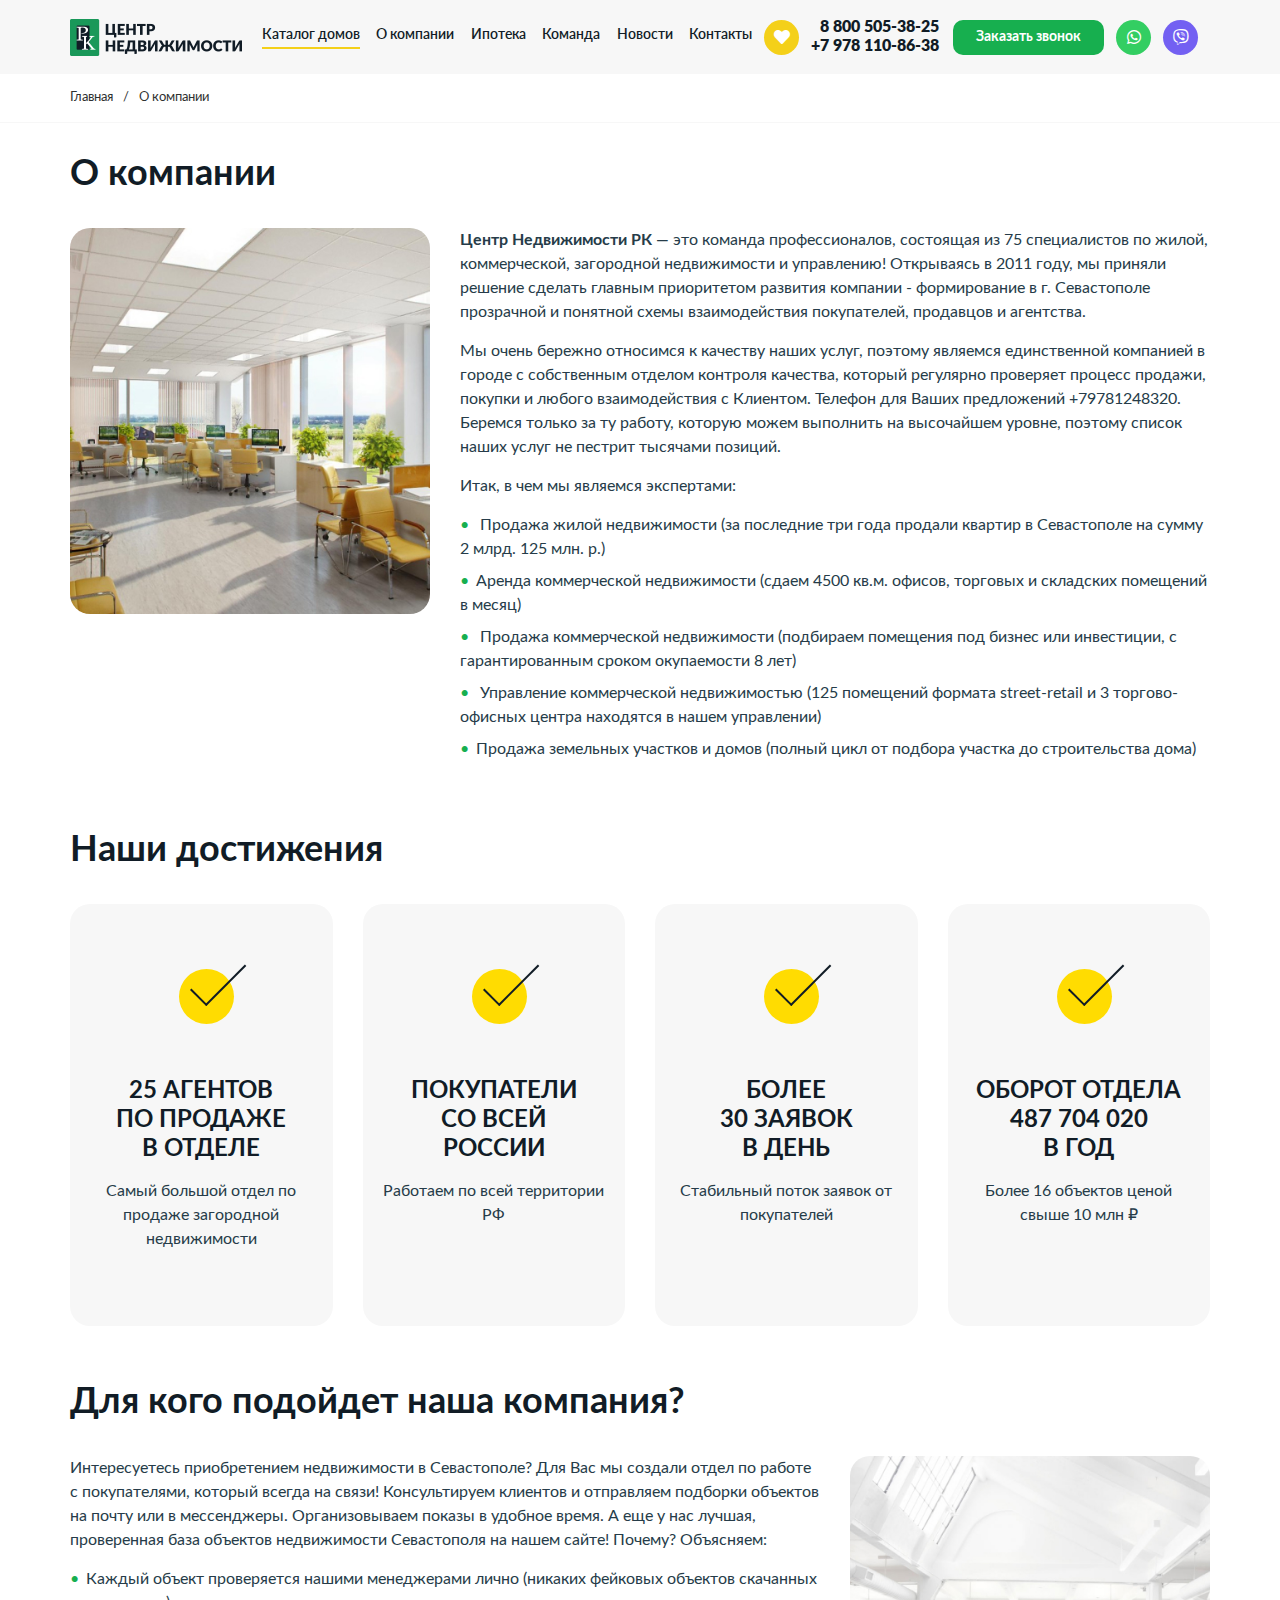
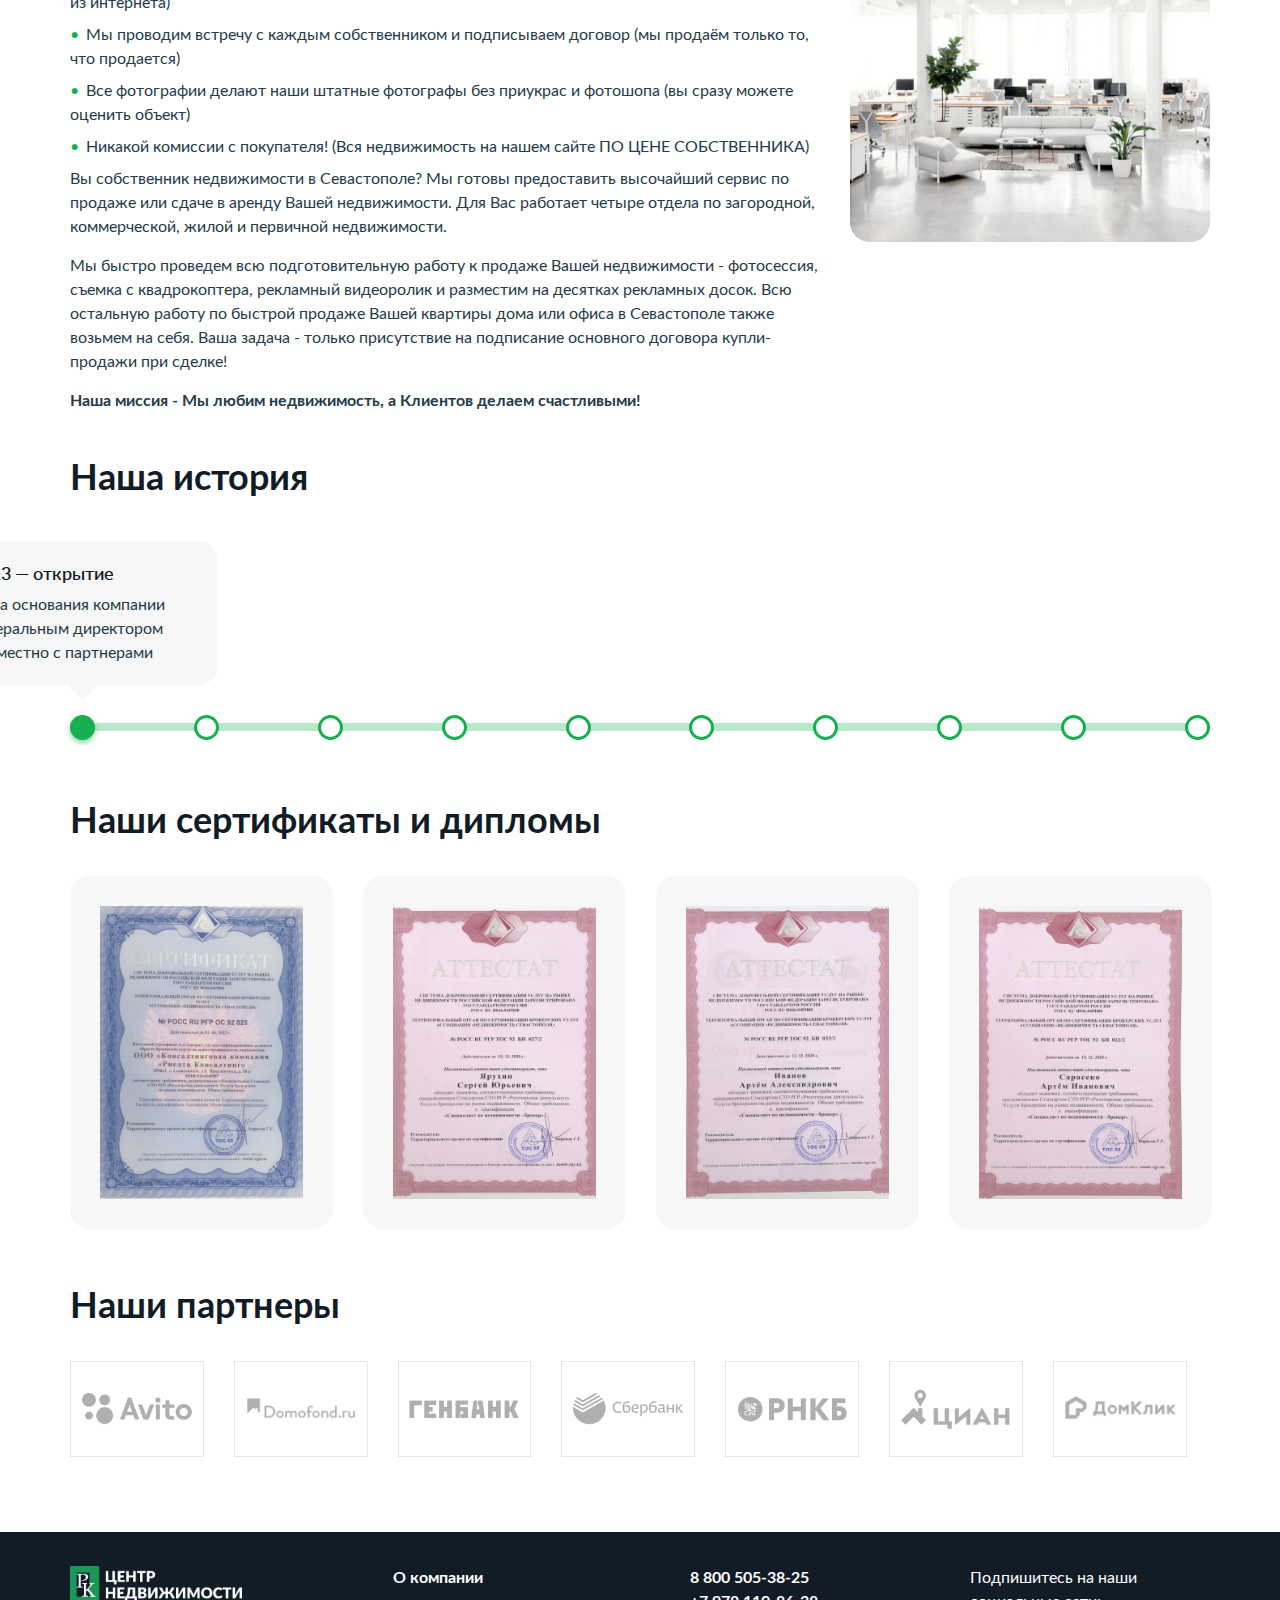
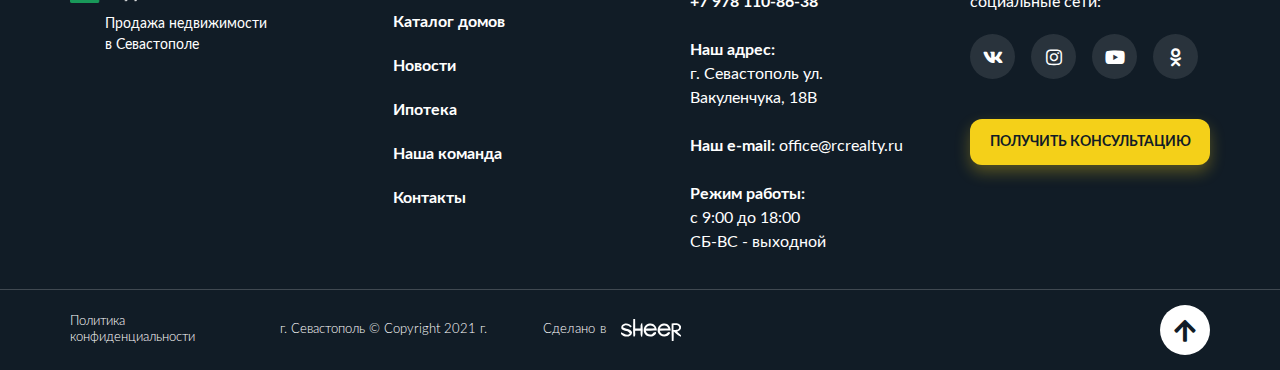
==== commit 274e5391: "Add files via upload" ====
--- a/about.html
+++ b/about.html
@@ -19,8 +19,8 @@
 	<link rel="stylesheet" href="libs/slick-1.5.9/slick/slick.css" />
 	<link rel="stylesheet" href="libs/slick-1.5.9/slick/slick-theme.css" />
 	<link rel="stylesheet" href="css/fonts.css?ver=1.2" />
-	<link rel="stylesheet" href="css/main.css?ver=1.12" />
-	<link rel="stylesheet" href="css/media.css?ver=1.12" />
+	<link rel="stylesheet" href="css/main.css?ver=1.21" />
+	<link rel="stylesheet" href="css/media.css?ver=1.21" />
 </head>
 <body>
 
@@ -119,7 +119,7 @@
 				</div>
 				<div class="title-page title-page_achievements">Наши достижения</div>
 				<div class="row row_achievements">
-					<div class="col-lg-3 col-md-6">
+					<div class="col-lg-3 col-sm-6">
 						<div class="item-achievement">
 							<div class="item-achievement__icon">
 								<img src="img/ic_achievent.svg" alt="alt">
@@ -128,7 +128,7 @@
 							<p>Самый большой отдел по продаже загородной недвижимости</p>
 						</div>
 					</div>
-					<div class="col-lg-3 col-md-6">
+					<div class="col-lg-3 col-sm-6">
 						<div class="item-achievement">
 							<div class="item-achievement__icon">
 								<img src="img/ic_achievent.svg" alt="alt">
@@ -137,7 +137,7 @@
 							<p>Работаем по всей территории РФ</p>
 						</div>
 					</div>
-					<div class="col-lg-3 col-md-6">
+					<div class="col-lg-3 col-sm-6">
 						<div class="item-achievement">
 							<div class="item-achievement__icon">
 								<img src="img/ic_achievent.svg" alt="alt">
@@ -146,7 +146,7 @@
 							<p>Стабильный поток заявок от покупателей</p>
 						</div>
 					</div>
-					<div class="col-lg-3 col-md-6">
+					<div class="col-lg-3 col-sm-6">
 						<div class="item-achievement">
 							<div class="item-achievement__icon">
 								<img src="img/ic_achievent.svg" alt="alt">
@@ -175,6 +175,80 @@
 							<img src="img/about2.jpg" alt="alt">
 						</div>
 					</div>
+				</div>
+				<div class="title-page title-page_history">Наша история</div>
+				<div class="timeline">
+					<div class="item-timeline active">
+						<div class="item-timeline__circle"></div>
+						<div class="item-timeline__content active">
+							<div class="item-timeline__title">2013 — открытие</div>
+							<p>Дата основания компании генеральным директором совместно с партнерами</p>
+						</div>
+					</div>
+					<div class="item-timeline">
+						<div class="item-timeline__circle"></div>
+						<div class="item-timeline__content">
+							<div class="item-timeline__title">2014 — открытие</div>
+							<p>Дата основания компании генеральным директором совместно с партнерами</p>
+						</div>
+					</div>
+					<div class="item-timeline">
+						<div class="item-timeline__circle"></div>
+						<div class="item-timeline__content">
+							<div class="item-timeline__title">2015 — открытие</div>
+							<p>Дата основания компании генеральным директором совместно с партнерами</p>
+						</div>
+					</div>
+					<div class="item-timeline">
+						<div class="item-timeline__circle"></div>
+						<div class="item-timeline__content">
+							<div class="item-timeline__title">2017 — открытие</div>
+							<p>Расширение сферы влияния деятельности организации на международной арене</p>
+						</div>
+					</div>
+					<div class="item-timeline">
+						<div class="item-timeline__circle"></div>
+						<div class="item-timeline__content">
+							<div class="item-timeline__title">2018 — открытие</div>
+							<p>Дата основания компании генеральным директором совместно с партнерами</p>
+						</div>
+					</div>
+					<div class="item-timeline">
+						<div class="item-timeline__circle"></div>
+						<div class="item-timeline__content">
+							<div class="item-timeline__title">2019 — открытие</div>
+							<p>Дата основания компании генеральным директором совместно с партнерами</p>
+						</div>
+					</div>
+					<div class="item-timeline">
+						<div class="item-timeline__circle"></div>
+						<div class="item-timeline__content">
+							<div class="item-timeline__title">2020 — открытие</div>
+							<p>Дата основания компании генеральным директором совместно с партнерами</p>
+						</div>
+					</div>
+					<div class="item-timeline">
+						<div class="item-timeline__circle"></div>
+						<div class="item-timeline__content">
+							<div class="item-timeline__title">2021 — открытие</div>
+							<p>Дата основания компании генеральным директором совместно с партнерами</p>
+						</div>
+					</div>
+					<div class="item-timeline">
+						<div class="item-timeline__circle"></div>
+						<div class="item-timeline__content">
+							<div class="item-timeline__title">2021 — открытие</div>
+							<p>Дата основания компании генеральным директором совместно с партнерами</p>
+						</div>
+					</div>
+					<div class="item-timeline">
+						<div class="item-timeline__circle"></div>
+						<div class="item-timeline__content">
+							<div class="item-timeline__title">2021 — открытие</div>
+							<p>Дата основания компании генеральным директором совместно с партнерами</p>
+						</div>
+					</div>
+					<div class="timeline__progressbar"></div>
 				</div>
 				<div class="title-page title-page_sertificats">Наши сертификаты и дипломы</div>
 				<ul class="slider-sertificats">
@@ -347,6 +421,30 @@
 		
 	</div>
 
+	<div id="callback" class="modal-block">
+		<div class="modal-wrap modal-wrap_callback">
+			<div class="title-modal">Заполните форму и получите бесплатную консультацию</div>
+			<div class="descr-modal">Наш менеджер перезвонит вам <br>в течении 10 минут</div>
+			<form>
+				<div class="item-form">
+					<input type="text" placeholder="Ваше имя" required="required">
+				</div>
+				<div class="item-form">
+					<input type="text" placeholder="Телефон" class="input-phone" required="required">
+				</div>
+				<button class="btn-main" type="submit">Жду звонка</button>
+				<div class="checkbox-wrap">
+					<div class="checkbox checkbox_simple">
+						<label>
+							<input type="checkbox" required="required" checked="checked" />
+							<span>Согласие на обработку персональных данных</span>
+						</label>
+					</div>
+				</div>
+			</form>
+		</div>
+	</div>
+
 	<!--[if lt IE 9]>
 	<script src="libs/html5shiv/es5-shim.min.js"></script>
 	<script src="libs/html5shiv/html5shiv.min.js"></script>
--- a/css/main.css
+++ b/css/main.css
@@ -2918,4 +2918,422 @@
 }
 .slider-sertificats .slick-dots {
 	bottom: -30px;
-}   +}   
+
+.modal-wrap {
+	background-color: #f7f7f7;
+border-radius: 20px;
+}
+.modal-block {
+	display: none;
+}
+.title-filter {
+	padding-top: 28px;
+	font-weight: 600;
+color: #2f3130;
+}
+.list-filter {
+	display: flex;
+	align-items: center;
+	flex-wrap: wrap;
+}
+.item-filter {
+	height: 46px;
+	padding: 0 22px;
+	font-size: 14px;
+	margin-top: 12px;
+	margin-right: 11px;
+color: #666666;
+	min-width: 130px;
+background-color: #ffffff;
+border-radius: 6px 6px 0px 0px;
+	display: flex;
+	justify-content: center;
+	text-align: center;
+	align-items: center;
+	transition: all 0.3s;
+	cursor: pointer;
+	border-bottom: 2px #d7d8d9 solid;
+}
+.item-filter:hover,
+.item-filter.active {
+	background-color: #d7d8d9;
+}
+.wrap-checkboxes {
+	margin-top: 25px;
+	display: flex;
+	align-items: center;
+	flex-wrap: wrap;
+}
+.wrap-checkboxes .checkbox {
+	margin-right: 28px;
+}
+.wrap-checkboxes .checkbox:last-child {
+	margin-right: 0;
+}
+.fancybox-inner {
+	overflow: visible !important;
+}
+.fancybox-skin {
+	padding: 0 !important;
+	box-shadow: none !important;
+	background-color: transparent !important;
+}
+.bottom-filter {
+	margin-top: 5px;
+	padding: 22px 25px;
+	border-bottom-right-radius: 20px;
+	border-bottom-left-radius: 20px;
+	box-shadow: 0 -7px 10px rgba(212, 210, 210, 0.5);
+	display: flex;
+	align-items: center;
+	justify-content: flex-end;
+}
+.bottom-filter .btn-main {
+	margin-left: 24px;
+}
+.modal-wrap__content {
+	padding: 30px;
+}
+.fancybox-close {
+	top: 14px;
+	right: 14px;
+	width: 20px;
+	height: 20px;
+	display: -webkit-flex;
+	display: -moz-flex;
+	display: -ms-flex;
+	display: -o-flex;
+	display: flex !important;
+	align-items: center;
+	justify-content: center;
+	-moz-osx-font-smoothing: grayscale;
+	-webkit-font-smoothing: antialiased;
+	display: inline-block;
+	font-style: normal;
+	font-variant: normal;
+	text-rendering: auto;
+	line-height: 1;
+	color: #1b9958;
+	font-family: "Font Awesome 5 Pro";
+	font-weight: 400;
+	font-size: 21px;
+	border-radius: 50%;
+	background:none !important;
+}
+.fancybox-close:before {
+	content: "\f057";
+}
+.modal-block .container {
+	padding: 0;
+}
+.item-team__image {
+	position: relative;
+}
+.item-team__imageback {
+	position: absolute;
+	top: 0;
+	left: 0;
+	width: 100%;
+	height: 100%;
+	background-color: #fff;
+	display: flex;
+	align-items: flex-end;
+	justify-content: center;
+	opacity: 0;
+	    transition: All 0.2s ease-in-out;
+    -webkit-transition: All 0.2s ease-in-out;
+    -moz-transition: All 0.2s ease-in-out;
+    -o-transition: All 0.2s ease-in-out;
+}
+.item-team__image:hover .item-team__imageback {
+	opacity: 1;
+}
+.modal-wrap_callback {
+	width: 378px;
+	max-width: 100%;
+	margin: 0 auto;
+	padding: 40px;
+}
+.title-modal {
+font-size: 21px;
+line-height: 25px;
+margin-bottom: 11px;
+text-align: center;
+	font-weight: 900;
+color: #111C26;
+}
+.descr-modal {
+	font-weight: 500;
+font-size: 14px;
+line-height: 17px;
+text-align: center;
+color: #666666;
+margin-bottom: 26px;
+}
+.modal-wrap_callback .btn-main {
+	width: 100%;
+	display: flex;
+}
+.modal-wrap_callback .btn-main,
+.modal-wrap_callback .item-form {
+	width: 268px;
+	max-width: 100%;
+	margin-left: auto;
+	margin-right: auto;
+}
+.modal-wrap_callback .checkbox {
+	margin-top: 20px;
+	color: #999999;
+}
+.modal-wrap_callback .checkbox label span:after {
+color: #f4d019;
+}
+.fancybox-close {
+	color: #b7babd;
+	transition: all 0.3s;
+}
+.fancybox-close:hover {
+	    color: #111C26
+}
+
+/*правки*/
+.header_main {
+	position: fixed;
+	top: 0;
+	left: 0;
+	width: 100%;
+	z-index: 1000;
+	max-width: 100vw;
+	transition: all 0.3s;
+}
+.header_main.fixed {
+    background-color: #f7f7f7;
+}
+.header_main.fixed .list-social {
+	top: 0;
+	display: flex;
+	margin: 0;
+	align-items: center;
+}
+.header_main.fixed .list-social li {
+	margin-left: 10px;	
+}
+.header_main.fixed .header__right {
+	padding-right: 88px;
+	margin-left: 25px;	
+}
+.header_main.fixed .list-social  li:first-child {
+	position: absolute;
+	right: 100%;
+	margin-right: 310px;	
+	top: 0;	
+}
+.presentation {
+	overflow: hidden;
+}
+
+.item-form input {
+	    border: 2px #d7d8d9 solid;
+	    border-radius: 6px;
+}
+.item-form {
+	position: relative;
+}
+.item-form__placeholder {
+position: absolute;
+    top: 12px;
+    font-size: 14px;
+    left: 10px;
+    padding: 2px 5px;
+    transition: all 0.3s;
+    background-color: #fff;
+    pointer-events: none;
+}
+.item-form input:focus + .item-form__placeholder {
+	top: -7px;
+	left: 6px;
+}
+.link-back {
+	font-size: 20px;
+	    line-height: 22px;
+    vertical-align: middle;
+	color: #666;
+	display: inline-block;
+	transition: all 0.3s;
+}
+.link-back:hover {
+	color: #111c26;
+}
+.title-page .link-back {
+	margin-right: 35px;
+}
+.title-page_main {
+	margin: 35px 0;
+}
+.block-empty__image {
+	width: 270px;
+	height: 270px;
+	border-radius: 50%;
+	margin: 0 auto;
+	margin-bottom: 27px;
+}
+.block-empty__image img {
+	height: 100%;
+	width: 100%;
+	object-fit: cover;
+	border-radius: 50%;
+	font-family: 'object-fit: cover;';
+	-webkit-transition: all 0.3s;
+	-o-transition: all 0.3s;
+	transition: all 0.3s;
+}
+.block-empty__title {
+	font-size: 30px;
+line-height: 36px;
+font-weight: 700;
+padding-bottom: 9px;
+color: #111C26;
+}
+.block-empty {
+	margin-bottom: 102px;
+	text-align: center;
+}
+.block-empty__descr {
+	line-height: 24px;
+color: #263C49;
+}
+.timeline {
+	height: 8px;
+	background-color: #B9E7CA;
+	max-width: 1184px;
+	margin: 0 auto;
+	margin-top: 190px;
+	margin-bottom: 35px;
+	position: relative;
+	display: flex;
+	align-items: center;
+	justify-content: space-between;
+}
+.item-timeline {
+position: relative;
+}
+.item-timeline__circle {
+	width: 25px;
+height: 25px;
+background-color: #FFFFFF;
+border: 3px solid #17AF4F;
+cursor: pointer;
+border-radius: 50%;
+	transition: all 1s;
+}
+.item-timeline.active .item-timeline__circle {
+	background-color: #17AF4F;
+	box-shadow: 0px 3px 5px rgba(23, 175, 79, 0.51);
+}
+.timeline__progressbar {
+	position: absolute;
+	width: 0%;
+	height: 8px;
+	background-color: #17AF4F;
+	top: 0;
+	left: 0;
+	pointer-events: none;
+	transition: all 1s;
+}
+.item-timeline__title {
+	font-weight: 600;
+font-size: 18px;
+line-height: 24px;
+padding-bottom: 8px;
+color: #111C26;
+}
+.item-timeline__content {
+	line-height: 24px;
+	color: #263C49;
+}
+.item-timeline__content {
+	padding: 20px 23px;
+	position: absolute;
+	bottom: 100%;
+	left: 50%;
+	margin: 0 auto;
+	margin-bottom: 30px;
+	transform: translate(-50%);
+	width: 270px;
+	background-color: #F7F7F7;
+border-radius: 20px;
+opacity: 0;
+visibility: hidden;
+transition: all 1s;
+}
+.item-timeline__content::after {
+	position: absolute;
+	display: block;
+	content: " ";
+	top: 100%;
+	left: 0;
+	right: 0;
+	margin: 0 auto;
+	width: 30px;
+	height: 15px;
+	border: 15px solid transparent;
+	border-top: 15px #F7F7F7 solid;
+}
+.item-timeline__content p {
+	margin: 0;
+}
+.item-timeline__content.active {
+	visibility: visible;
+	opacity: 1;
+}
+.item-timeline.active + .item-timeline.active ~ .timeline__progressbar {
+	width: 12%;
+}
+.item-timeline.active + .item-timeline.active + .item-timeline.active ~ .timeline__progressbar {
+	width: 22%;
+}
+.item-timeline.active + .item-timeline.active + .item-timeline.active + .item-timeline.active ~ .timeline__progressbar {
+	width: 34%;
+}
+.item-timeline.active + .item-timeline.active + .item-timeline.active + .item-timeline.active + .item-timeline.active ~ .timeline__progressbar {
+	width: 45%;
+}
+.item-timeline.active + .item-timeline.active + .item-timeline.active + .item-timeline.active + .item-timeline.active + .item-timeline.active ~ .timeline__progressbar {
+	width: 56%;
+}
+.item-timeline.active + .item-timeline.active + .item-timeline.active + .item-timeline.active + .item-timeline.active + .item-timeline.active + .item-timeline.active ~ .timeline__progressbar {
+	width: 66%;
+}
+.item-timeline.active + .item-timeline.active + .item-timeline.active + .item-timeline.active + .item-timeline.active + .item-timeline.active + .item-timeline.active + .item-timeline.active ~ .timeline__progressbar {
+	width: 78%;
+}
+.item-timeline.active + .item-timeline.active + .item-timeline.active + .item-timeline.active + .item-timeline.active + .item-timeline.active + .item-timeline.active + .item-timeline.active + .item-timeline.active ~ .timeline__progressbar {
+	width: 88%;
+}
+.item-timeline.active + .item-timeline.active + .item-timeline.active + .item-timeline.active + .item-timeline.active + .item-timeline.active + .item-timeline.active + .item-timeline.active + .item-timeline.active + .item-timeline.active ~ .timeline__progressbar {
+	width: 99%;
+}
+.title-page_history {
+	padding-top: 30px;
+	padding-bottom: 20px;
+}
+.favorites .card-consult {
+	margin: 0;
+}
+.favorites .row_catalog {
+	margin-top: 0;
+	margin-bottom: 35px;
+}
+.phone-block__number {
+	white-space: nowrap;
+}
+.advantages {
+	padding-bottom: 0;
+}
+.steps {
+	padding-top: 0;
+}
+.presentation {
+	padding: 105px 0;
+}--- a/css/media.css
+++ b/css/media.css
@@ -58,6 +58,11 @@
 .item-sertificat {
     height: 353px;
     }
+
+    /*правки*/
+    .header_main.fixed .list-social li:first-child {
+        margin-right: 298px;    
+    }
 }
 /* Large Devices, Wide Screens */
 @media only screen and (max-width : 1200px) {
@@ -280,6 +285,18 @@
     }
     .item-achievement {
         padding: 30px 15px;
+    }
+
+    /*правки*/
+    .header_main.fixed .list-social {
+        display: none;
+    }
+    .header_main.fixed .header__right {
+        margin: 0;
+        padding: 0;
+    }
+      .presentation {
+        padding: 25px 0;
     }
 }
 
@@ -563,6 +580,35 @@
     .item-sertificat {
     height: 410px;
 }
+
+/*правки*/
+.item-timeline:first-of-type .item-timeline__content {
+    left: -15px;
+    transform: none;
+}
+.item-timeline:first-of-type .item-timeline__content::after {
+ margin: 0;  
+ left: 15px; 
+}
+.item-timeline:nth-last-child(2) .item-timeline__content {
+    right: -15px;
+    left: auto;
+    transform: none;
+}
+.item-timeline:nth-last-child(2) .item-timeline__content::after {
+ margin: 0;  
+ left: auto;
+ right: 15px; 
+}
+.favorites {
+    padding-bottom: 50px;
+}
+.favorites .row_catalog { 
+margin-bottom: 25px; 
+}
+.block-empty {
+    margin-bottom: 0;
+}
 }
 
 /* Small Devices, Tablets */
@@ -875,6 +921,106 @@
     margin-left: -10px;
     margin-right: -10px;
 }
+
+.modal-wrap__content {
+    padding: 15px;
+}
+.item-filter {
+    padding: 0 17px;
+    margin-right: 11px;
+    min-width: 120px;
+}
+.wrap-checkboxes .checkbox {
+    margin-right: 15px;
+}
+.bottom-filter {
+    padding: 20px 15px;
+    justify-content: center;
+}
+.bottom-filter .btn-main {
+    margin-left: 13px;
+    padding: 0 19px;
+}
+.wrap-checkboxes {
+    margin-top: 15px;
+}
+
+/*правки*/
+.timeline {
+    margin: 0;
+    margin-right: -15px;
+    overflow: auto;
+    height: auto;
+    background-color: transparent;
+    align-items: initial;
+}
+.item-timeline__content {
+    position: relative;
+    top: 0;
+    left: 0 !important;
+    right: 0;
+    bottom: 0;
+    margin: 0;
+    transform: none;
+    width: 100%;
+    visibility: visible;
+    min-height: 100%;
+    opacity: 1;
+}
+.item-timeline__content::after {
+    display: none;
+}
+.item-timeline__circle {
+    display: none;
+}
+.item-timeline {
+    width: 280px;
+    margin-right: 40px;
+    flex: none;
+}
+.timeline::-webkit-scrollbar {
+    -webkit-appearance: none;
+}
+.timeline::-webkit-scrollbar:vertical {
+    width: 0px;
+}
+.timeline::-webkit-scrollbar:horizontal {
+    height: 0px;
+}
+.timeline::-webkit-scrollbar-thumb {
+    background-color: transparent;
+    border-radius: 10px;
+}
+.timeline::-webkit-scrollbar-track {
+    border-radius: 10px;
+    background-color: transparent;
+}
+.timeline__progressbar {
+    display: none !important;
+}
+.item-timeline::after {
+        -moz-osx-font-smoothing: grayscale;
+    -webkit-font-smoothing: antialiased;
+    display: inline-block;
+    font-style: normal;
+    font-variant: normal;
+    text-rendering: auto;
+    line-height: 1;
+    font-weight: 300;
+        font-family: "Font Awesome 5 Pro";
+            content: "\f061";
+            font-size: 18px;
+            position: absolute;
+            left: 100%;
+            margin-left: 10px;
+            top: 48%;
+}
+.item-timeline:nth-last-child(2)::after {
+    display: none !important;
+}
+.presentation {
+    padding: 0;
+}
 }
 
 /* Extra Small Devices, Phones */
@@ -1242,6 +1388,56 @@
 .item-achievement__icon {
     margin-bottom: 25px;
 }
+
+.item-filter {
+    padding: 0 9px;
+    margin-right: 7px;
+    min-width: 114px;
+} 
+.title-filter {
+    padding-top: 18px;
+}
+.bottom-filter {
+    margin-top: 20px;
+    flex-direction: column-reverse;
+}
+.bottom-filter .btn-main {
+    width: 100%;
+    margin-left: 0;
+    margin-bottom: 20px;
+    max-width: 300px;
+}
+.bottom-filter  .btn-icon {
+    width: 100%;
+    max-width: 300px;
+    justify-content: center;
+}
+.modal-wrap_callback {
+    padding: 40px 15px;
+    padding-bottom: 25px;
+}
+.title-modal {
+    font-size: 16px;
+    line-height: 22px;
+    margin-bottom: 8px;
+    }
+    .descr-modal {
+        margin-bottom: 15px;
+    }
+
+    /*правки*/
+    .block-empty__title {
+    font-size: 25px;
+    line-height: 32px;
+    padding-bottom: 5px;
+}
+.block-empty__image {
+    width: 240px;
+    height: 240px;
+}
+.title-page_main {
+    margin: 30px 0;
+}
 }
 @media only screen and (max-width : 370px) {
     .item-map__prices {
@@ -1251,9 +1447,13 @@
         font-size: 13px;
         height: 36px;
     }
-    .breadcumbs span {
+    .breadcumbs span { 
         margin: 0 5px;
     }
+    /*правки*/
+    .item-timeline {
+    width: 245px;
+}
 }
 /* Custom, iPhone Retina */
 @media only screen and (max-width : 320px) {
